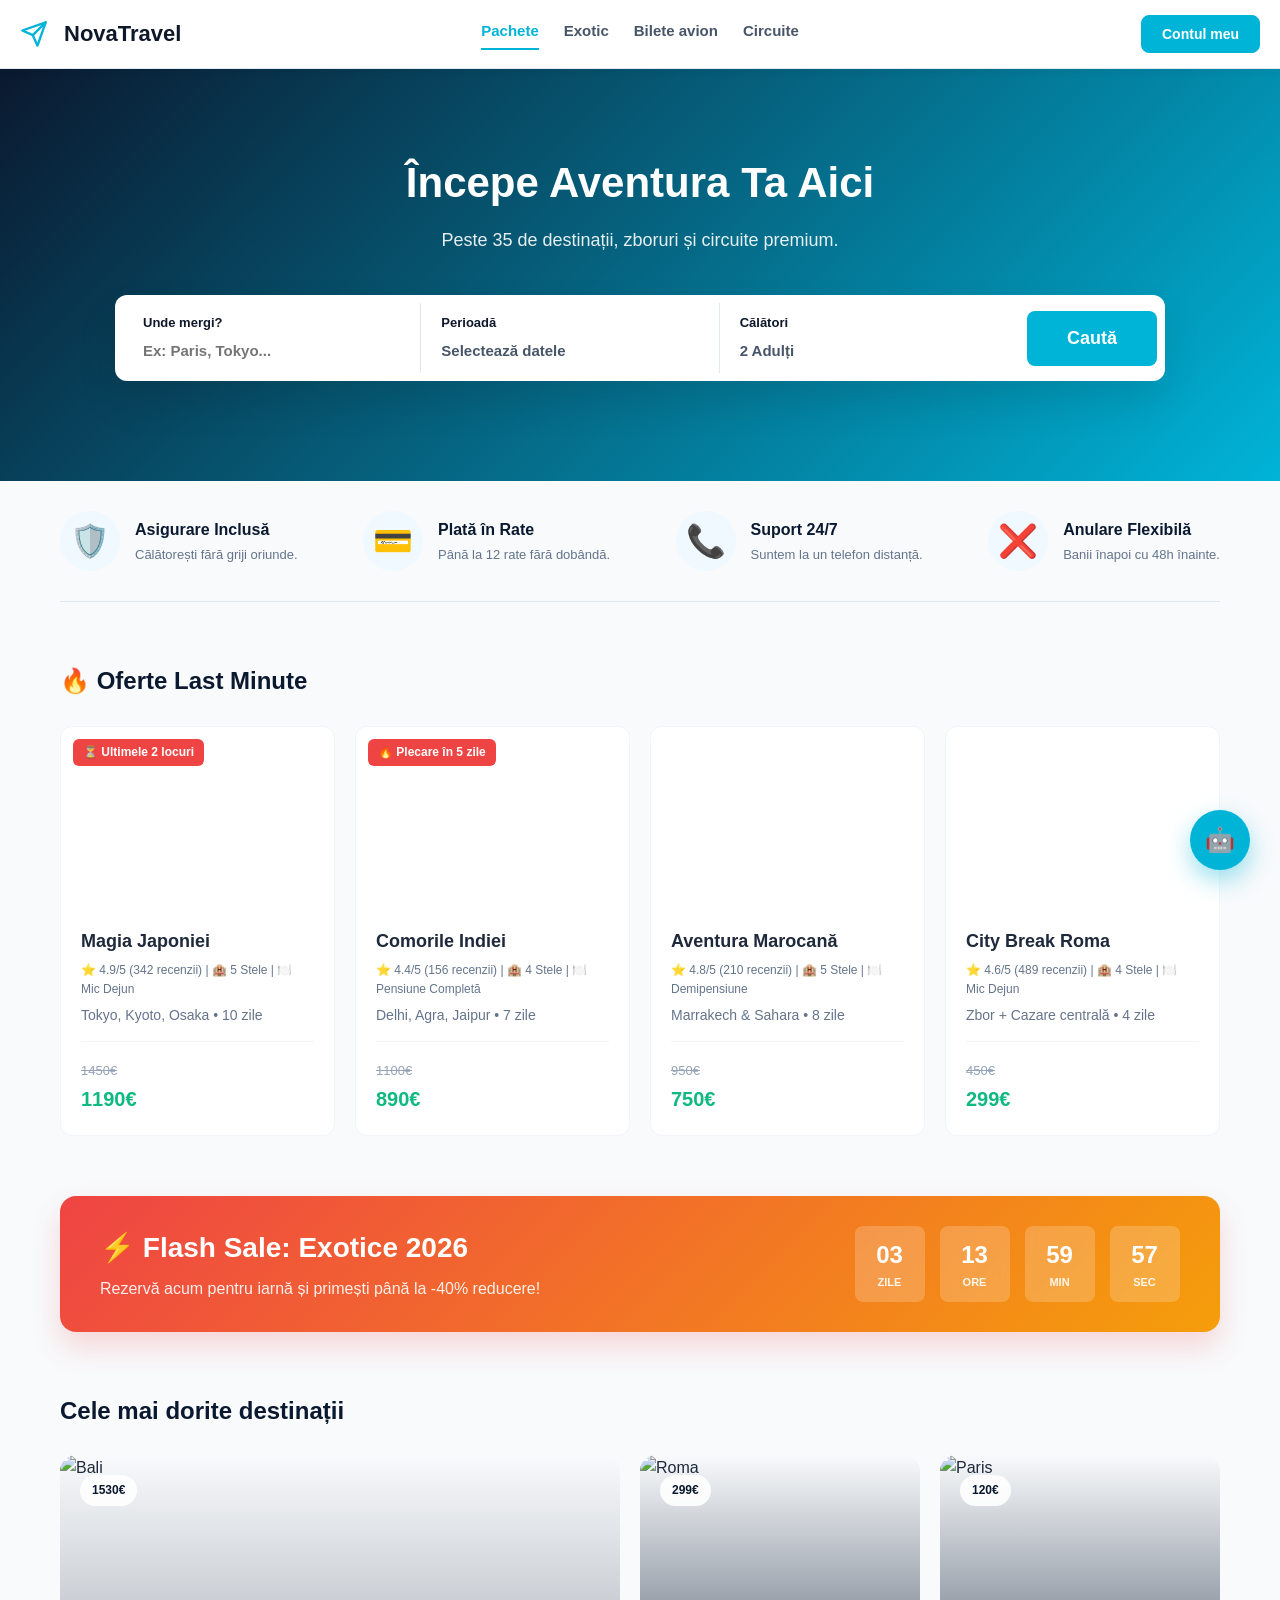
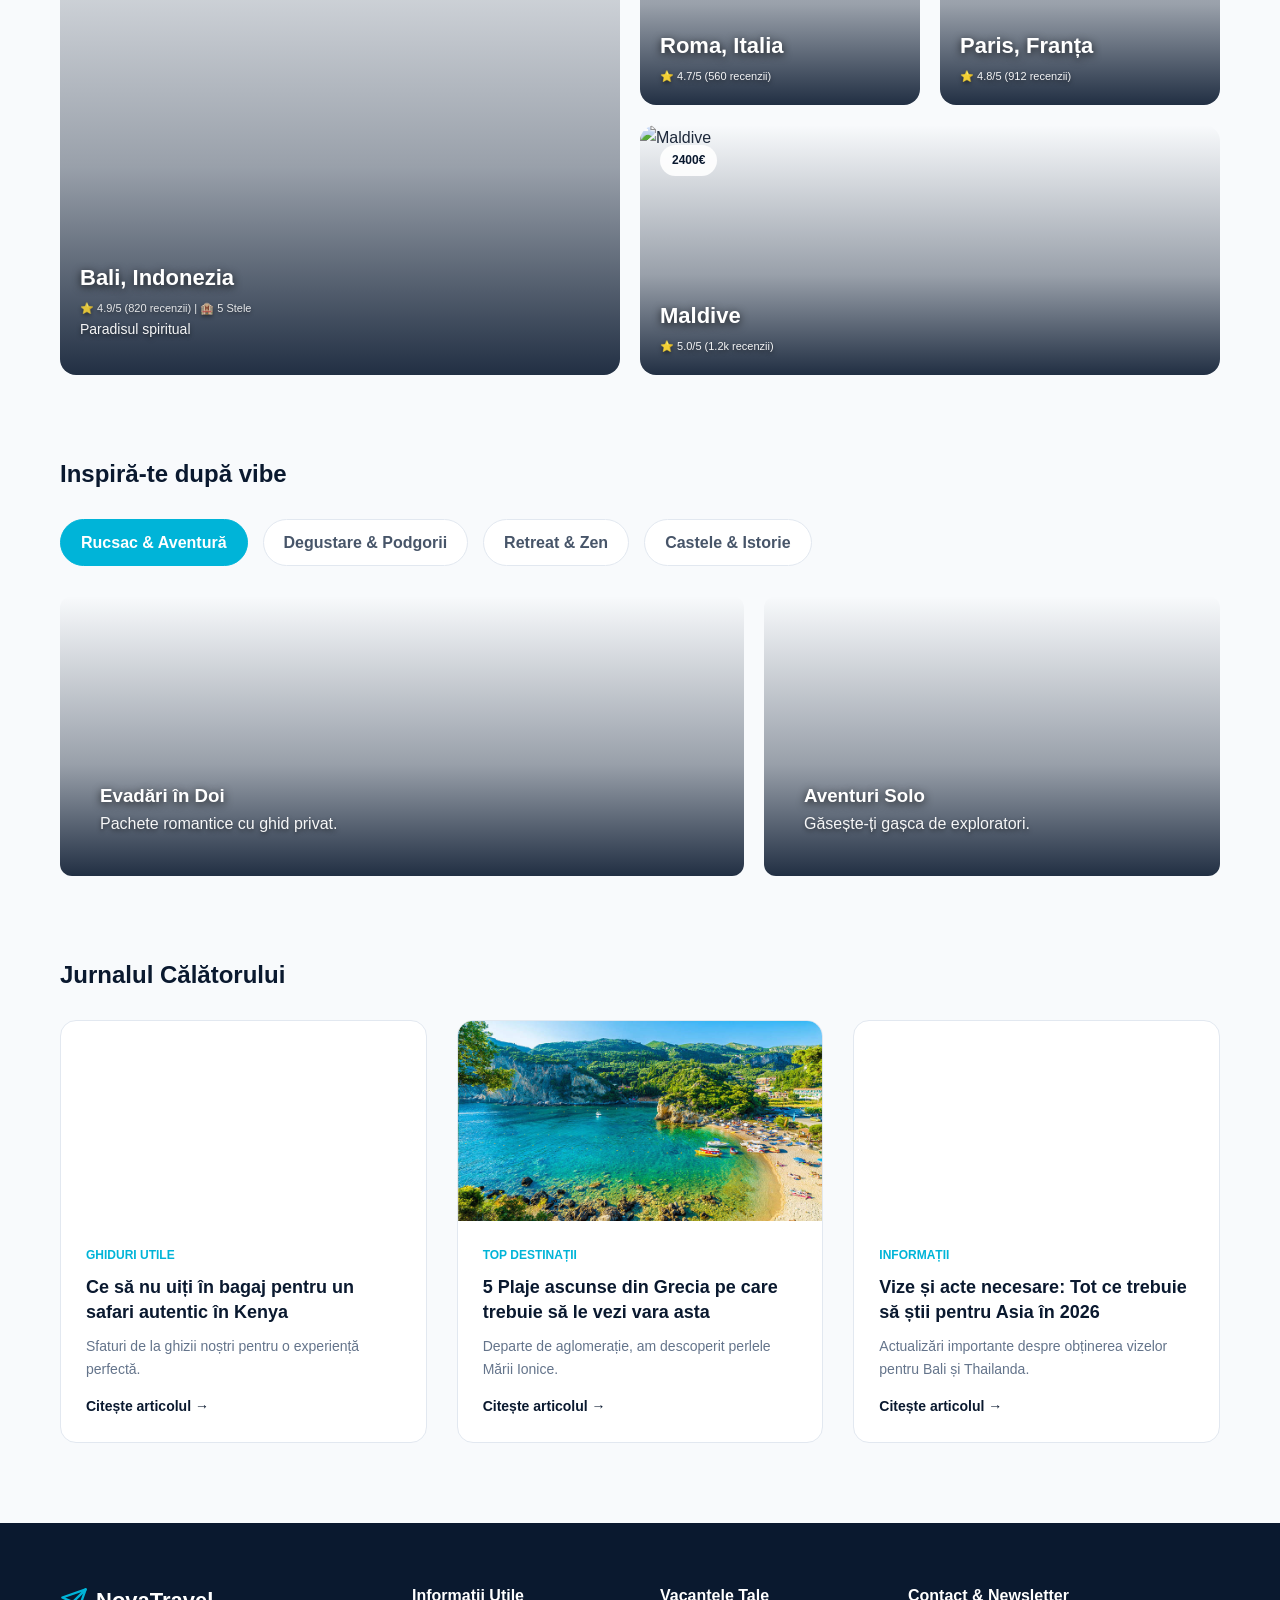
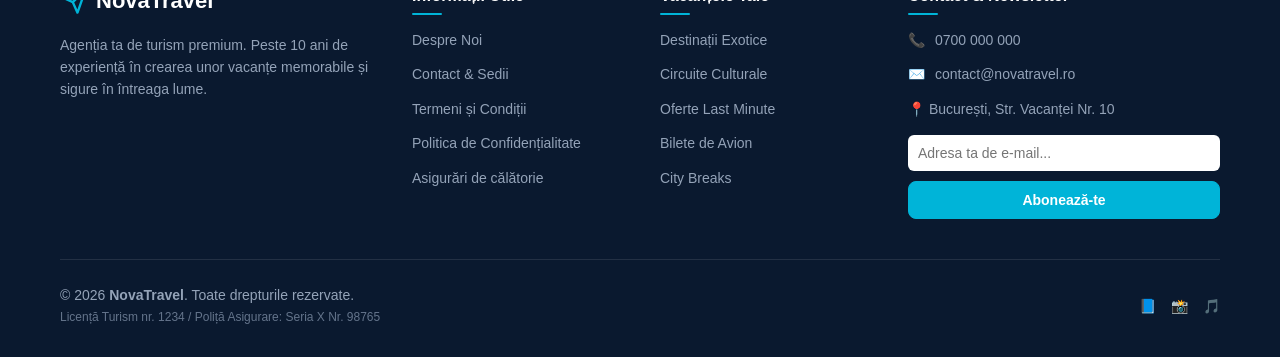
==== index.html @ fd42d23e "added files" ====
<!DOCTYPE html>
<html lang="ro">
<head>
    <meta charset="UTF-8">
    <meta name="viewport" content="width=device-width, initial-scale=1.0">
    <title>NovaTravel - Găsește vacanța perfectă</title>
    <link rel="stylesheet" href="style.css">
    <style>
        /* FIX ALINIERE NAVBAR CENTRAL */
        .nav-container {
            display: grid;
            grid-template-columns: 1fr auto 1fr;
            align-items: center;
            width: 100%;
            max-width: 1300px;
            margin: 0 auto;
        }
        .nav-categories {
            grid-column: 2;
            display: flex;
            gap: 25px;
            justify-content: center;
        }
        .nav-actions {
            grid-column: 3;
            display: flex;
            justify-content: flex-end;
            gap: 10px;
        }
        .brand {
            grid-column: 1;
            display: flex;
            align-items: center;
        }
    </style>
</head>
<body>

    <nav class="top-navbar">
        <div class="nav-container">
            <a href="index.html" class="brand" style="text-decoration: none;">
                <svg class="brand-icon" viewBox="0 0 24 24" fill="none" stroke="#00B4D8" stroke-width="2" stroke-linecap="round" stroke-linejoin="round" style="width: 28px; height: 28px;">
                    <path d="M22 2L11 13"></path>
                    <path d="M22 2l-7 20-4-9-9-4 20-7z"></path>
                </svg>
                <span style="font-weight: 800; color: #0F172A; margin-left: 8px;">NovaTravel</span>
            </a>
            <div class="nav-categories">
                <a href="index.html" class="active">Pachete</a>
                <a href="exotic.html">Exotic</a>
                <a href="bilete.html">Bilete avion</a>
                <a href="circuite.html">Circuite</a>
            </div>
            <div class="nav-actions">
                <button id="btnContulMeu" class="nav-btn btn-primary">Contul meu</button>
            </div>
        </div>
    </nav>

    <header class="hero" style="background: linear-gradient(135deg, #0A192F, #00B4D8); flex-direction: column;">
        <div style="text-align: center; color: white; margin-bottom: 40px; width: 100%;">
            <h1 style="font-size: 42px; margin-bottom: 10px;">Începe Aventura Ta Aici</h1>
            <p style="font-size: 18px; opacity: 0.9;">Peste 35 de destinații, zboruri și circuite premium.</p>
        </div>
        <div class="search-bar">
            <div class="search-field" id="destContainer">
                <label>Unde mergi?</label>
                <input type="text" id="destInput" placeholder="Ex: Paris, Tokyo..." autocomplete="off">
                <div class="dropdown-menu" id="destDropdown"></div>
            </div>
            <div class="search-field" id="calendarContainer">
                <label>Perioadă</label>
                <input type="text" id="dateRange" value="Selectează datele" readonly style="cursor:pointer;">
                <div class="dropdown-menu calendar-dropdown" id="calendarDropdown">
                    <div class="calendar-header"><button id="prevMonth">←</button><span>August 2026</span><button id="nextMonth">→</button></div>
                    <div class="calendar-grid-header"><span>Lu</span><span>Ma</span><span>Mi</span><span>Jo</span><span>Vi</span><span>Sâ</span><span>Du</span></div>
                    <div class="calendar-days" id="calendarDays"></div>
                    <div class="calendar-legend"><span class="dot green"></span> Ieftin <span class="dot orange"></span> Mediu <span class="dot red"></span> Scump</div>
                </div>
            </div>
            <div class="search-field" id="personsContainer">
                <label>Călători</label>
                <input type="text" id="personsInput" value="2 Adulți" readonly style="cursor:pointer;">
                <div class="dropdown-menu" id="personsDropdown">
                    <div class="counter-row"><span>👨 Adulți (18+)</span><div class="counter-controls"><button class="btn-count" id="btnAdultMinus">-</button><span id="adultsCount">2</span><button class="btn-count" id="btnAdultPlus">+</button></div></div>
                    <div class="counter-row"><span>👧 Copii (0-17)</span><div class="counter-controls"><button class="btn-count" id="btnChildMinus">-</button><span id="childrenCount">0</span><button class="btn-count" id="btnChildPlus">+</button></div></div>
                    <div class="hub-gasca-promo" id="gascaPromo">🚀 <b>Sunteți o gașcă mare?</b><br>Găsiți cazări împreună cu Hub-ul de Gașcă.</div>
                </div>
            </div>
            <button class="search-btn-large" id="mainSearchBtn">Caută</button>
        </div>
    </header>

    <main class="container">
        <div class="trust-bar-index">
            <div class="trust-item"><div class="trust-icon">🛡️</div><div class="trust-text"><h4>Asigurare Inclusă</h4><p>Călătorești fără griji oriunde.</p></div></div>
            <div class="trust-item"><div class="trust-icon">💳</div><div class="trust-text"><h4>Plată în Rate</h4><p>Până la 12 rate fără dobândă.</p></div></div>
            <div class="trust-item"><div class="trust-icon">📞</div><div class="trust-text"><h4>Suport 24/7</h4><p>Suntem la un telefon distanță.</p></div></div>
            <div class="trust-item"><div class="trust-icon">❌</div><div class="trust-text"><h4>Anulare Flexibilă</h4><p>Banii înapoi cu 48h înainte.</p></div></div>
        </div>

        <h2 class="section-title">🔥 Oferte Last Minute</h2>
        <div class="cards-grid">
            <div class="card" data-rating="⭐⭐⭐⭐⭐" data-reviews="342" data-includes="Zbor direct Tokyo|Cazare Hotel 5*|Ghid local expert|Asigurare medicală">
                <div class="card-img" style="background-image: url('https://images.unsplash.com/photo-1493976040374-85c8e12f0c0e?ixlib=rb-4.0.3&auto=format&fit=crop&w=600&q=80');"><span class="badge-urgent">⏳ Ultimele 2 locuri</span></div>
                <div class="card-content">
                    <h3 class="card-title">Magia Japoniei</h3>
                    <p style="font-size: 12px; color: #64748B; margin-bottom: 5px;">⭐ 4.9/5 (342 recenzii) | 🏨 5 Stele | 🍽️ Mic Dejun</p>
                    <p class="card-route">Tokyo, Kyoto, Osaka • 10 zile</p>
                    <div class="card-price"><div><span class="price-old">1450€</span><div class="price-new">1190€</div></div></div>
                </div>
            </div>
            <div class="card" data-rating="⭐⭐⭐⭐" data-reviews="156" data-includes="Zbor dus-întors Delhi|Pensiune completă|Taj Mahal Tour|Transfer VIP">
                <div class="card-img" style="background-image: url('https://images.unsplash.com/photo-1548013146-72479768bada?ixlib=rb-4.0.3&auto=format&fit=crop&w=600&q=80');"><span class="badge-urgent">🔥 Plecare în 5 zile</span></div>
                <div class="card-content">
                    <h3 class="card-title">Comorile Indiei</h3>
                    <p style="font-size: 12px; color: #64748B; margin-bottom: 5px;">⭐ 4.4/5 (156 recenzii) | 🏨 4 Stele | 🍽️ Pensiune Completă</p>
                    <p class="card-route">Delhi, Agra, Jaipur • 7 zile</p>
                    <div class="card-price"><div><span class="price-old">1100€</span><div class="price-new">890€</div></div></div>
                </div>
            </div>
            <div class="card" data-rating="⭐⭐⭐⭐⭐" data-reviews="210" data-includes="Safari 4x4 Sahara|Cazare Luxury Glamping|Cină sub stele|Ghid privat">
                <div class="card-img" style="background-image: url('https://images.unsplash.com/photo-1512100356356-de1b84283e18?ixlib=rb-4.0.3&auto=format&fit=crop&w=600&q=80');"></div>
                <div class="card-content">
                    <h3 class="card-title">Aventura Marocană</h3>
                    <p style="font-size: 12px; color: #64748B; margin-bottom: 5px;">⭐ 4.8/5 (210 recenzii) | 🏨 5 Stele | 🍽️ Demipensiune</p>
                    <p class="card-route">Marrakech & Sahara • 8 zile</p>
                    <div class="card-price"><div><span class="price-old">950€</span><div class="price-new">750€</div></div></div>
                </div>
            </div>
            <div class="card" data-rating="⭐⭐⭐⭐" data-reviews="489" data-includes="Zbor inclus|Cazare Hotel Central|Tur pietonal ghidat|Mic dejun inclus">
                <div class="card-img" style="background-image: url('https://images.unsplash.com/photo-1533090161767-e6ffed986c88?ixlib=rb-4.0.3&auto=format&fit=crop&w=600&q=80');"></div>
                <div class="card-content">
                    <h3 class="card-title">City Break Roma</h3>
                    <p style="font-size: 12px; color: #64748B; margin-bottom: 5px;">⭐ 4.6/5 (489 recenzii) | 🏨 4 Stele | 🍽️ Mic Dejun</p>
                    <p class="card-route">Zbor + Cazare centrală • 4 zile</p>
                    <div class="card-price"><div><span class="price-old">450€</span><div class="price-new">299€</div></div></div>
                </div>
            </div>
        </div>

        <div class="flash-sale">
            <div class="flash-sale-content">
                <h3>⚡ Flash Sale: Exotice 2026</h3>
                <p style="font-size: 16px; margin-top: 5px; opacity: 0.9;">Rezervă acum pentru iarnă și primești până la -40% reducere!</p>
            </div>
            <div class="countdown">
                <div class="time-box"><span id="days">03</span><p>Zile</p></div>
                <div class="time-box"><span id="hours">14</span><p>Ore</p></div>
                <div class="time-box"><span id="mins">30</span><p>Min</p></div>
                <div class="time-box"><span id="secs">59</span><p>Sec</p></div>
            </div>
        </div>

        <h2 class="section-title">Cele mai dorite destinații</h2>
        <div class="masonry-grid">
            <div class="masonry-item item-tall" data-rating="⭐⭐⭐⭐⭐" data-reviews="820" data-includes="Vila cu piscină privată|Zbor Qatar Airways|Transfer VIP|Mic dejun floating">
                <span class="masonry-badge">1530€</span>
                <img src="https://images.unsplash.com/photo-1537996194471-e657df975ab4?auto=format&fit=crop&w=800&q=80" alt="Bali">
                <div class="masonry-content">
                    <h3>Bali, Indonezia</h3>
                    <p style="font-size: 11px; opacity: 0.9;">⭐ 4.9/5 (820 recenzii) | 🏨 5 Stele</p>
                    <p class="card-route">Paradisul spiritual</p>
                </div>
            </div>
            <div class="masonry-item" data-rating="⭐⭐⭐⭐⭐" data-reviews="560" data-includes="Tur privat Colosseum|Hotel 5*|Cină romantică|Asistență 24/7">
                <span class="masonry-badge">299€</span>
                <img src="https://images.unsplash.com/photo-1552832230-c0197dd311b5?auto=format&fit=crop&w=600&q=80" alt="Roma">
                <div class="masonry-content"><h3>Roma, Italia</h3><p style="font-size: 11px;">⭐ 4.7/5 (560 recenzii)</p></div>
            </div>
            <div class="masonry-item" data-rating="⭐⭐⭐⭐⭐" data-reviews="912" data-includes="Vedere Turnul Eiffel|Zbor inclus|Bilete Disneyland|Croazieră Sena">
                <span class="masonry-badge">120€</span>
                <img src="https://images.unsplash.com/photo-1502602898657-3e91760cbb34?auto=format&fit=crop&w=600&q=80" alt="Paris">
                <div class="masonry-content"><h3>Paris, Franța</h3><p style="font-size: 11px;">⭐ 4.8/5 (912 recenzii)</p></div>
            </div>
            <div class="masonry-item item-wide" data-rating="⭐⭐⭐⭐⭐" data-reviews="1240" data-includes="Resort Luxury apă|Zbor Emirates|Transfer hidroavion|Snorkeling inclus">
                <span class="masonry-badge">2400€</span>
                <img src="https://images.unsplash.com/photo-1514282401047-d79a71a590e8?auto=format&fit=crop&w=1200&q=80" alt="Maldive">
                <div class="masonry-content"><h3>Maldive</h3><p style="font-size: 11px;">⭐ 5.0/5 (1.2k recenzii)</p></div>
            </div>
        </div>

        <h2 class="section-title">Inspiră-te după vibe</h2>
        <div class="vibes-nav">
            <div class="vibe-pill active" data-target="vibe-aventura">Rucsac & Aventură</div>
            <div class="vibe-pill" data-target="vibe-degustare">Degustare & Podgorii</div>
            <div class="vibe-pill" data-target="vibe-retreat">Retreat & Zen</div>
            <div class="vibe-pill" data-target="vibe-castele">Castele & Istorie</div>
        </div>

        <div id="vibe-aventura" class="vibe-content active banners-grid">
            <div class="banner" style="background-image: url('https://images.unsplash.com/photo-1520250497591-112f2f40a3f4?auto=format&fit=crop&w=800&q=80');" data-rating="⭐⭐⭐⭐⭐" data-reviews="95" data-includes="Safari privat|Ghid montan|Echipament explorare|Pachet Foto">
                <div class="banner-content"><h3>Evadări în Doi</h3><p>Pachete romantice cu ghid privat.</p></div>
            </div>
            <div class="banner" style="background-image: url('https://images.unsplash.com/photo-1522199755839-a2bacb67c546?auto=format&fit=crop&w=800&q=80');" data-rating="⭐⭐⭐⭐" data-reviews="42" data-includes="Cazare Hostel Boutique|Bilet Interrail|Grup WhatsApp|Tururi gratuite">
                <div class="banner-content"><h3>Aventuri Solo</h3><p>Găsește-ți gașca de exploratori.</p></div>
            </div>
        </div>

        <div id="vibe-degustare" class="vibe-content banners-grid">
            <div class="banner" style="background-image: url('https://images.unsplash.com/photo-1506377247377-2a5b3b417ebb?auto=format&fit=crop&w=800&q=80');" data-rating="⭐⭐⭐⭐⭐" data-reviews="128" data-includes="Vizită 3 podgorii|Cazare Vila Toscana|Curs de gătit|Închiriere Fiat 500">
                <div class="banner-content"><h3>Toscana Autentică</h3><p>Degustări premium și cazare la conac.</p></div>
            </div>
            <div class="banner" style="background-image: url('https://images.unsplash.com/photo-1553361371-9b22f78e8b1d?auto=format&fit=crop&w=800&q=80');" data-rating="⭐⭐⭐⭐⭐" data-reviews="84" data-includes="Tur crame Bordeaux|Zbor inclus|Degustare brânzeturi|Somelier român">
                <div class="banner-content"><h3>Traseul Vinului, Franța</h3><p>Bordeaux și secretele vinului franțuzesc.</p></div>
            </div>
        </div>

        <div id="vibe-retreat" class="vibe-content banners-grid">
            <div class="banner" style="background-image: url('https://images.unsplash.com/photo-1545389336-cf090694435e?auto=format&fit=crop&w=800&q=80');" data-rating="⭐⭐⭐⭐⭐" data-reviews="310" data-includes="Sesiuni Yoga zilnice|Mâncare organică|Masaj inclus|Meditație">
                <div class="banner-content"><h3>Yoga Bali Retreat</h3><p>Reconectare cu tine în natură.</p></div>
            </div>
            <div class="banner" style="background-image: url('https://images.unsplash.com/photo-1540555700478-4be289fbecef?auto=format&fit=crop&w=800&q=80');" data-rating="⭐⭐⭐⭐⭐" data-reviews="195" data-includes="Acces Spa Thermal|Hotel 4* Superior|Tratamente incluse|Băi de aburi">
                <div class="banner-content"><h3>Spa & Wellness Alpi</h3><p>Băi termale și liniște deplină.</p></div>
            </div>
        </div>

        <div id="vibe-castele" class="vibe-content banners-grid">
            <div class="banner" style="background-image: url('https://images.unsplash.com/photo-1533038590840-1cde6e668a91?auto=format&fit=crop&w=800&q=80');" data-rating="⭐⭐⭐⭐⭐" data-reviews="270" data-includes="Tur Neuschwanstein|Zbor Munchen|Transport autocar|Intrări incluse">
                <div class="banner-content"><h3>Castelele Bavariei</h3><p>Pe urmele regilor din Germania.</p></div>
            </div>
            <div class="banner" style="background-image: url('https://images.unsplash.com/photo-1600573472550-8090b5e0745e?auto=format&fit=crop&w=800&q=80');" data-rating="⭐⭐⭐⭐" data-reviews="145" data-includes="Tur Loch Ness|Cazare castel istoric|Degustare Whisky|Ghid scoțian">
                <div class="banner-content"><h3>Misterul Scoției</h3><p>Ruine antice și castele pe stânci.</p></div>
            </div>
        </div>

        <h2 class="section-title">Jurnalul Călătorului</h2>
        <div class="blog-grid">
            <div class="blog-card" data-full-text="Un safari în Kenya este o aventură de neuitat. Cele mai bune luni sunt Iulie-Septembrie pentru marea migrație. Recomandăm haine în culori neutre și protecție solară bio.">
                <div class="blog-img" style="background-image: url('https://images.unsplash.com/photo-1469854523086-cc02fe5d8800?auto=format&fit=crop&w=600&q=80');"></div>
                <div class="blog-content">
                    <span class="blog-tag">Ghiduri Utile</span>
                    <h3>Ce să nu uiți în bagaj pentru un safari autentic în Kenya</h3>
                    <p>Sfaturi de la ghizii noștri pentru o experiență perfectă.</p>
                    <span class="read-more">Citește articolul →</span>
                </div>
            </div>
            <div class="blog-card" data-full-text="Grecia ascunde plaje ireale. Vizitați Milos pentru peisaje lunare sau Zakynthos pentru ape turcoaz. Tavernele locale servesc cel mai bun pește proaspăt.">
                <div class="blog-img" style="background-image: url('img/Top%20Destinatii.jpg');"></div>
                <div class="blog-content">
                    <span class="blog-tag">Top Destinații</span>
                    <h3>5 Plaje ascunse din Grecia pe care trebuie să le vezi vara asta</h3>
                    <p>Departe de aglomerație, am descoperit perlele Mării Ionice.</p>
                    <span class="read-more">Citește articolul →</span>
                </div>
            </div>
            <div class="blog-card" data-full-text="Actualizări importante pentru 2026: Viza pentru Thailanda se obține acum gratuit la sosire pentru 30 zile. Pentru Bali este necesară plata taxei turistice online.">
                <div class="blog-img" style="background-image: url('https://images.unsplash.com/photo-1436491865332-7a61a109cc05?auto=format&fit=crop&w=600&q=80');"></div>
                <div class="blog-content">
                    <span class="blog-tag">Informații</span>
                    <h3>Vize și acte necesare: Tot ce trebuie să știi pentru Asia în 2026</h3>
                    <p>Actualizări importante despre obținerea vizelor pentru Bali și Thailanda.</p>
                    <span class="read-more">Citește articolul →</span>
                </div>
            </div>
        </div>
    </main>

    <footer class="mega-footer">
        <div class="footer-container">
            <div class="footer-grid">
                <div class="footer-col">
                    <div class="footer-brand">
                        <svg class="brand-icon" viewBox="0 0 24 24" fill="none" stroke="#00B4D8" stroke-width="2" stroke-linecap="round" stroke-linejoin="round" style="width: 28px; height: 28px; margin-right: 8px;">
                            <path d="M22 2L11 13"></path><path d="M22 2l-7 20-4-9-9-4 20-7z"></path>
                        </svg>
                        <span style="font-size: 22px; font-weight: 800; color: white;">NovaTravel</span>
                    </div>
                    <p style="margin-top: 15px; color: #94A3B8; font-size: 14px; line-height: 1.6;">
                        Agenția ta de turism premium. Peste 10 ani de experiență în crearea unor vacanțe memorabile și sigure în întreaga lume.
                    </p>
                </div>
                <div class="footer-col">
                    <h4>Informații Utile</h4>
                    <ul>
                        <li><a href="#">Despre Noi</a></li>
                        <li><a href="#">Contact & Sedii</a></li>
                        <li><a href="#">Termeni și Condiții</a></li>
                        <li><a href="#">Politica de Confidențialitate</a></li>
                        <li><a href="#">Asigurări de călătorie</a></li>
                    </ul>
                </div>
                <div class="footer-col">
                    <h4>Vacanțele Tale</h4>
                    <ul>
                        <li><a href="exotic.html">Destinații Exotice</a></li>
                        <li><a href="circuite.html">Circuite Culturale</a></li>
                        <li><a href="index.html">Oferte Last Minute</a></li>
                        <li><a href="bilete.html">Bilete de Avion</a></li>
                        <li><a href="#">City Breaks</a></li>
                    </ul>
                </div>
                <div class="footer-col">
                    <h4>Contact & Newsletter</h4>
                    <ul class="contact-info">
                        <li>📞 <a href="tel:+40700000000">0700 000 000</a></li>
                        <li>✉️ <a href="mailto:contact@novatravel.ro">contact@novatravel.ro</a></li>
                        <li>📍 București, Str. Vacanței Nr. 10</li>
                    </ul>
                    <div class="newsletter-box" style="margin-top: 15px;">
                        <input type="email" placeholder="Adresa ta de e-mail..." style="width: 100%; padding: 10px; border-radius: 6px; border: none; outline: none; margin-bottom: 10px; font-size: 14px;">
                        <button class="nav-btn btn-primary" style="width: 100%; padding: 10px;">Abonează-te</button>
                    </div>
                </div>
            </div>
            <div class="footer-bottom">
                <div class="footer-copyright">&copy; 2026 <b>NovaTravel</b>. Toate drepturile rezervate. <br><span style="font-size: 12px; color: #64748B;">Licență Turism nr. 1234 / Poliță Asigurare: Seria X Nr. 98765</span></div>
                <div class="footer-social"><a href="#" title="Facebook">📘</a> <a href="#" title="Instagram">📸</a> <a href="#" title="TikTok">🎵</a></div>
            </div>
        </div>
    </footer>

    <div id="chatBtn" style="position: fixed; bottom: 30px; right: 30px; width: 60px; height: 60px; background: #00B4D8; border-radius: 50%; display: flex; align-items: center; justify-content: center; color: white; font-size: 24px; cursor: pointer; box-shadow: 0 10px 25px rgba(0,180,216,0.4); z-index: 3000;">🤖</div>
    <div id="chatBox" style="display: none; position: fixed; bottom: 100px; right: 30px; width: 360px; background: white; border-radius: 16px; box-shadow: 0 20px 50px rgba(0,0,0,0.2); z-index: 3000; overflow: hidden; border: 1px solid #E2E8F0;">
        <div style="background: linear-gradient(135deg, #0A192F, #00B4D8); padding: 15px 20px; color: white; display: flex; justify-content: space-between; align-items: center;"><div><h4 style="margin: 0; font-size: 16px;">🤖 NovaBot</h4><p style="margin: 2px 0 0; font-size: 12px; opacity: 0.9;">Asistent Virtual 24/7</p></div><span id="closeChat" style="cursor: pointer; font-size: 22px;">&times;</span></div>
        <div id="chatContent" style="height: 400px; overflow-y: auto; padding: 20px;">
            <div style="background: #F1F5F9; padding: 12px; border-radius: 12px; font-size: 13px; color: #1E293B; margin-bottom: 15px;">Salut! 👋 Alege o întrebare:</div>
            <div class="chat-options" style="display: flex; flex-wrap: wrap; gap: 8px; padding-bottom: 15px; border-bottom: 1px solid #E2E8F0; margin-bottom: 15px;">
                <button class="chat-q" data-ans="Acceptăm plata cu cardul online, transfer bancar, numerar în agenție și vouchere de vacanță.">💳 Cum pot plăti?</button>
                <button class="chat-q" data-ans="Da! Oferim plata în 6 până la 12 rate fără dobândă prin TBI Bank sau CardAvantaj.">📉 Pot plăti în rate?</button>
                <button class="chat-q" data-ans="La tariful Flexibil, anularea e gratuită cu până la 48h înainte. Pentru restul se aplică condițiile din contract.">❌ Condiții anulare?</button>
                <button class="chat-q" data-ans="Majoritatea zborurilor includ un bagaj mic de mână (10kg). Bagajul de cală e opțional.">🧳 Cât bagaj am inclus?</button>
                <button class="chat-q" data-ans="Copiii sub 2 ani zboară gratuit. Cei până în 12 ani au reduceri mari la cazare.">👶 Reduceri copii?</button>
                <button class="chat-q" data-ans="În UE călătorești cu buletinul. Destinațiile exotice (și Turcia/Egipt) necesită pașaport valabil minim 6 luni.">🛂 Pașaport sau buletin?</button>
                <button class="chat-q" data-ans="Pachetele includ asigurare medicală standard. Recomandăm și Asigurarea Storno.">🛡️ Ce asigurare am?</button>
                <button class="chat-q" data-ans="Standardul internațional: Check-in la ora 14:00, Check-out la ora 11:00.">🏨 Ora de Check-in?</button>
                <button class="chat-q" data-ans="Avem o selecție de hoteluri pet-friendly. Sună-ne pentru a găsi cea mai bună opțiune.">🐶 Pot lua câinele?</button>
                <button class="chat-q" data-ans="La rezervare primești un număr de WhatsApp de urgență disponibil 24/7.">📞 Suport în vacanță?</button>
                <button class="chat-q" data-ans="Pentru Bali, Sri Lanka sau Egipt, viza se obține online sau direct la sosire în aeroport.">🛂 E nevoie de viză?</button>
                <button class="chat-q" data-ans="Da, dar modificarea numelui implică taxe percepute de compania aeriană (50€ - 150€).">✏️ Pot schimba numele?</button>
                <button class="chat-q" data-ans="Acceptăm tichete (Sodexo, Edenred, Up) EXCLUSIV pentru cazările din România.">🎫 Vouchere vacanță?</button>
                <button class="chat-q" data-ans="Documentele finale (bilete, vouchere) vin pe e-mail cu 3-5 zile înainte de plecare.">📧 Cum primesc biletele?</button>
                <button class="chat-q" data-ans="Zborurile charter sunt zboruri directe închiriate pentru destinațiile de vacanță. Orarele se pot modifica.">🛫 Ce e un zbor charter?</button>
            </div>
            <div id="chatHistory" style="display: flex; flex-direction: column; gap: 10px; margin-top: 15px;"></div>
        </div>
    </div>

    <div id="loginModal" class="modal-overlay">
        <div class="modal-content">
            <span id="closeModal" class="close-btn">&times;</span>
            <h2>Conectare / Log-in</h2>
            <form action="#" method="POST">
                <div class="form-group"><label>Adresa de e-mail</label><input type="email" placeholder="Introdu e-mailul" required></div>
                <div class="form-group"><label>Parolă</label><input type="password" placeholder="Introdu parola" required></div>
                <div class="checkbox-group"><input type="checkbox" id="remMe"><label for="remMe">Salvează parola</label></div>
                <button type="submit" class="nav-btn btn-primary" style="width: 100%; margin-top: 10px; padding: 12px; font-size: 16px;">Conectare</button>
                <div class="modal-footer"><a href="#">Am uitat parola</a><a href="#">Sign up (Cont nou)</a></div>
            </form>
        </div>
    </div>

    <div id="detailsModal" class="modal-overlay">
        <div class="modal-content detail-modal">
            <span id="closeDetails" class="close-btn">&times;</span>
            <div class="modal-hero-img" id="modalImg"></div>
            <div class="modal-body">
                <div class="modal-header-info">
                    <h2 id="modalTitle">Titlu</h2>
                    <div class="rating" id="modalRating">⭐⭐⭐⭐⭐</div>
                </div>
                <div class="info-grid">
                    <div class="info-item"><span class="info-label">Preț per persoană</span><span class="info-value price-highlight" id="modalPrice">0 €</span></div>
                    <div class="info-item"><span class="info-label">Ce include:</span><ul class="include-list" id="modalIncludes"></ul></div>
                </div>
                <p class="cancellation-text" style="margin-top: 20px;">❌ <b>Anulare gratuită</b> cu până la 48h înainte de plecare.</p>
                <button class="nav-btn btn-primary" style="width: 100%; padding: 15px; font-size: 18px; margin-top: 20px;">Rezervă acum</button>
            </div>
        </div>
    </div>

    <div id="blogModal" class="modal-overlay">
        <div class="modal-content detail-modal" style="max-width: 700px;">
            <span id="closeBlog" class="close-btn">&times;</span>
            <div class="modal-hero-img" id="blogModalImg"></div>
            <div class="modal-body">
                <span id="blogModalTag" class="blog-tag" style="margin-bottom: 10px; display:inline-block; background: #00B4D8; color: white; padding: 4px 10px; border-radius: 4px; font-size: 12px;">Tag</span>
                <h2 id="blogModalTitle" style="color:#0A192F; margin-bottom: 20px; font-size: 28px;">Titlu Articol</h2>
                <div id="blogModalFullContent" style="color: #475569; font-size: 16px; line-height: 1.8; overflow-y: auto; max-height: 300px;"></div>
            </div>
        </div>
    </div>

    <script src="script.js"></script>
</body>
</html>
---- style.css ----
/* ================= FUNDAMENTALE ================= */
* { margin: 0; padding: 0; box-sizing: border-box; font-family: 'Segoe UI', Roboto, Helvetica, Arial, sans-serif; }
body { background-color: #F8FAFC; color: #1E293B; line-height: 1.6; }
.container { max-width: 1200px; margin: 0 auto; padding: 0 20px; }
a { text-decoration: none; }
ul { list-style: none; }

/* ================= NAVBAR TOP ================= */
.top-navbar { background: white; border-bottom: 1px solid #E2E8F0; padding: 15px 0; }
.nav-container { display: flex; justify-content: space-between; align-items: center; max-width: 1350px; margin: 0 auto; padding: 0 20px;}
.brand { color: #0F172A; font-size: 22px; font-weight: 800; display: flex; align-items: center; gap: 8px; }
.brand-icon { width: 28px; height: 28px; color: #00B4D8; }

.nav-categories { display: flex; gap: 25px; }
.nav-categories a { color: #64748B; font-weight: 600; font-size: 15px; padding-bottom: 5px; border-bottom: 2px solid transparent; transition: 0.3s;}
.nav-categories a:hover, .nav-categories a.active { color: #00B4D8; border-bottom-color: #00B4D8; }

.nav-actions { display: flex; gap: 15px; align-items: center; }
.nav-btn { font-family: inherit; font-size: 14px; font-weight: 600; padding: 10px 20px; border-radius: 8px; cursor: pointer; transition: 0.3s; border: none; outline: none;}
.btn-ghost { background: transparent; border: 1px solid #CBD5E1; color: #334155; }
.btn-ghost:hover { border-color: #00B4D8; color: #00B4D8; background: #F0F9FF; }
.btn-primary { background: #00B4D8; border: 1px solid #00B4D8; color: white; }
.btn-primary:hover { background: #0096B4; border-color: #0096B4; }

/* ================= HERO & SEARCH (PENTRU INDEX) ================= */
.hero { background: linear-gradient(135deg, #F8FAFC 0%, #E2E8F0 100%); padding: 80px 20px 100px; display: flex; align-items: center; justify-content: center; }
.hero-minimal { min-height: 200px; padding: 60px 20px; background: linear-gradient(135deg, #0A192F, #00B4D8); color: white; text-align: center; }
.search-bar { background: white; border-radius: 12px; display: flex; align-items: center; width: 100%; max-width: 1050px; padding: 8px; box-shadow: 0 20px 40px rgba(0,0,0,0.1); }
.search-field { flex: 1; padding: 10px 20px; border-right: 1px solid #E2E8F0; position: relative; }
.search-field:nth-last-child(2) { border-right: none; }
.search-field label { display: block; font-size: 13px; font-weight: 700; color: #0F172A; margin-bottom: 4px; }
.search-field input { width: 100%; border: none; outline: none; font-size: 15px; color: #475569; font-weight: 600; background: transparent; cursor: pointer; }
.search-btn-large { background: #00B4D8; color: white; border: none; border-radius: 8px; padding: 0 40px; height: 55px; font-size: 18px; font-weight: bold; cursor: pointer; transition: 0.3s; margin-left: 10px; }
.search-btn-large:hover { background: #0A192F; }

/* ================= DROPDOWNS & CALENDAR ================= */
.dropdown-menu { position: absolute; top: 100%; left: 0; margin-top: 15px; background: white; width: 320px; border-radius: 12px; box-shadow: 0 10px 30px rgba(0,0,0,0.15); padding: 15px; z-index: 100; border: 1px solid #E2E8F0; display: none; }
.dropdown-menu.show { display: block; }
.dropdown-item { padding: 12px; border-bottom: 1px solid #F1F5F9; font-size: 15px; color: #1E293B; cursor: pointer; border-radius: 6px;}
.dropdown-item:hover { background: #F8FAFC; color: #00B4D8; }

.calendar-dropdown { width: 350px; padding: 20px; }
.calendar-header { display: flex; justify-content: space-between; align-items: center; margin-bottom: 15px; font-weight: bold; }
.calendar-header button { border: none; background: transparent; font-size: 18px; cursor: pointer; color: #64748B; }
.calendar-grid-header { display: grid; grid-template-columns: repeat(7, 1fr); text-align: center; font-size: 12px; font-weight: bold; color: #64748B; margin-bottom: 10px; }
.calendar-days { display: grid; grid-template-columns: repeat(7, 1fr); gap: 5px; }
.day { height: 45px; display: flex; flex-direction: column; align-items: center; justify-content: center; border-radius: 6px; font-size: 14px; cursor: pointer; font-weight: 600; border: 1px solid transparent; transition: 0.2s; }
.day:hover { border-color: #00B4D8; }
.day .price { font-size: 10px; font-weight: 700; margin-top: 2px;}
.price-low { color: #10B981; } .price-mid { color: #F59E0B; } .price-high { color: #EF4444; }

.calendar-legend { margin-top: 15px; padding-top: 15px; border-top: 1px solid #E2E8F0; font-size: 12px; display: flex; gap: 15px; justify-content: center; font-weight: 600;}
.dot { width: 10px; height: 10px; border-radius: 50%; display: inline-block; margin-right: 4px; }
.green { background: #10B981; } .orange { background: #F59E0B; } .red { background: #EF4444; }

/* Controale Persoane */
.counter-row { display: flex; justify-content: space-between; align-items: center; margin-bottom: 15px; font-size: 15px; font-weight: 600; }
.counter-controls { display: flex; align-items: center; gap: 12px; }
.btn-count { background: #F1F5F9; border: 1px solid #E2E8F0; border-radius: 50%; width: 32px; height: 32px; font-size: 18px; cursor: pointer; display: flex; align-items: center; justify-content: center;}
.btn-count:hover { border-color: #00B4D8; color: #00B4D8; }
.hub-gasca-promo { background: #F0FDF4; border: 1px solid #10B981; padding: 12px; border-radius: 8px; margin-top: 10px; font-size: 13px; color: #047857; display: none; }

/* ================= CARDS & LAYOUT ================= */
.section-title { font-size: 24px; font-weight: 800; color: #0A192F; margin: 60px 0 25px; }
.cards-grid { display: grid; grid-template-columns: repeat(4, 1fr); gap: 20px; margin-bottom: 60px; }
.card { background: white; border-radius: 12px; overflow: hidden; border: 1px solid #F1F5F9; transition: 0.3s; cursor: pointer; position: relative;}
.card:hover { transform: translateY(-5px); box-shadow: 0 10px 25px rgba(0,0,0,0.1); }
.card-img { height: 180px; background-size: cover; background-position: center; position: relative; }
.badge-urgent { position: absolute; top: 12px; left: 12px; background: #EF4444; color: white; font-size: 12px; font-weight: bold; padding: 4px 10px; border-radius: 6px; }
.card-content { padding: 20px; }
.card-title { font-size: 18px; font-weight: 700; margin-bottom: 5px; }
.card-route { font-size: 14px; color: #64748B; margin-bottom: 15px; }
.card-price { display: flex; justify-content: space-between; border-top: 1px solid #F1F5F9; padding-top: 15px; }
.price-old { text-decoration: line-through; color: #94A3B8; font-size: 13px; }
.price-new { color: #10B981; font-size: 20px; font-weight: 800; }

/* ================= VIBES TABS (INDEX) ================= */
.vibes-nav { display: flex; gap: 15px; overflow-x: auto; margin-bottom: 30px; }
.vibe-pill { background: white; padding: 10px 20px; border-radius: 30px; font-weight: 600; color: #475569; border: 1px solid #E2E8F0; cursor: pointer; transition: 0.3s; white-space: nowrap; }
.vibe-pill:hover, .vibe-pill.active { background: #00B4D8; color: white; border-color: #00B4D8; }
.vibe-content { display: none; }
.vibe-content.active { display: grid; }
.banners-grid { grid-template-columns: 1.5fr 1fr; gap: 20px; margin-bottom: 80px; }
.banner { border-radius: 12px; padding: 40px; color: white; display: flex; flex-direction: column; justify-content: flex-end; min-height: 280px; background-size: cover; position: relative; cursor: pointer; overflow: hidden;}
.banner::before { content: ''; position: absolute; inset: 0; background: linear-gradient(to top, rgba(10,25,47,0.9), transparent); transition: 0.3s;}
.banner:hover::before { background: linear-gradient(to top, rgba(10,25,47,0.7), transparent); }
.banner-content { position: relative; z-index: 2; }

/* ================= LAYOUT CU SIDEBAR (EXOTIC / CIRCUITE) ================= */
@media (min-width: 993px) {
    .main-layout { display: flex; gap: 30px; align-items: flex-start; }
    .sidebar-filters { width: 280px; flex-shrink: 0; position: sticky; top: 20px; }
    .results-area { flex: 1; }
    .results-area .cards-grid { grid-template-columns: repeat(3, 1fr) !important; }
}

@media (max-width: 992px) {
    .main-layout { display: flex; flex-direction: column; gap: 20px;}
    .sidebar-filters { width: 100%; position: static; }
    .cards-grid { grid-template-columns: repeat(2, 1fr); }
}

@media (max-width: 768px) {
    .cards-grid { grid-template-columns: 1fr !important; }
}

/* ================= CHATBOT ================= */
.chat-q { background: white; border: 1px solid #00B4D8; color: #00B4D8; padding: 8px 14px; border-radius: 20px; font-size: 13px; font-weight: 600; cursor: pointer; transition: 0.3s; margin-bottom: 5px;}
.chat-q:hover { background: #00B4D8; color: white; }
#chatContent::-webkit-scrollbar { width: 6px; }
#chatContent::-webkit-scrollbar-thumb { background: #CBD5E1; border-radius: 10px; }

/* ================= MODALE ================= */
.modal-overlay { display: none; position: fixed; inset: 0; background: rgba(10, 25, 47, 0.7); z-index: 2000; align-items: center; justify-content: center; padding: 20px;}
.modal-overlay.show { display: flex; } 
.modal-content { background: white; padding: 35px; border-radius: 12px; width: 100%; max-width: 400px; position: relative; box-shadow: 0 25px 50px rgba(0,0,0,0.25); animation: slideDown 0.3s ease-out; }
@keyframes slideDown { from { opacity: 0; transform: translateY(-30px); } to { opacity: 1; transform: translateY(0); } }
.close-btn { position: absolute; top: 15px; right: 20px; font-size: 26px; color: #94A3B8; cursor: pointer; transition: 0.3s; }
.close-btn:hover { color: #0F172A; }

.form-group { margin-bottom: 18px; }
.form-group label { display: block; font-size: 13px; font-weight: 700; color: #0F172A; margin-bottom: 6px; }
.form-group input[type="email"], .form-group input[type="password"] { width: 100%; padding: 12px 15px; border: 1px solid #CBD5E1; border-radius: 8px; font-size: 15px; outline: none; transition: 0.3s;}
.form-group input:focus { border-color: #00B4D8; box-shadow: 0 0 0 3px rgba(0, 180, 216, 0.1); }
.checkbox-group { display: flex; align-items: center; gap: 10px; margin-bottom: 20px; font-size: 14px; color: #475569;}
.modal-footer { display: flex; justify-content: space-between; margin-top: 20px; font-size: 14px; }
.modal-footer a { color: #00B4D8; font-weight: 600; }

/* Modal Detalii Specifice */
.detail-modal { max-width: 600px !important; padding: 0 !important; overflow: hidden; }
.modal-hero-img { width: 100%; height: 250px; background-size: cover; background-position: center; }
.modal-body { padding: 30px; }
.modal-header-info { display: flex; justify-content: space-between; align-items: center; margin-bottom: 20px; }
.price-highlight { color: #10B981; font-size: 32px !important; font-weight: 800; }
.info-grid { display: grid; grid-template-columns: 1fr 1.5fr; gap: 20px; border-top: 1px solid #E2E8F0; padding-top: 20px; }
.info-label { display: block; font-size: 11px; color: #64748B; text-transform: uppercase; font-weight: 700; margin-bottom: 10px; }
.include-list li { font-size: 14px; margin-bottom: 8px; display: flex; align-items: center; gap: 10px; color: #334155; }
.cancellation-text { background: #F1F5F9; padding: 12px; border-radius: 10px; font-size: 13px; color: #475569; text-align: center; }

/* ================= MEGA FOOTER ================= */
.mega-footer { 
    background-color: #0A192F; 
    padding: 60px 0 30px; 
    color: #94A3B8; 
    font-size: 14px; 
    margin-top: auto; 
}
.footer-container { 
    max-width: 1200px; 
    margin: 0 auto; 
    padding: 0 20px; 
}

/* Grila principală a footer-ului */
.footer-grid { 
    display: grid; 
    grid-template-columns: 1.5fr 1fr 1fr 1.5fr; 
    gap: 40px; 
    border-bottom: 1px solid rgba(255,255,255,0.1); 
    padding-bottom: 40px; 
    margin-bottom: 25px;
}

.footer-brand {
    display: flex;
    align-items: center;
}

.footer-col h4 { 
    color: white; 
    font-size: 16px; 
    margin-bottom: 20px; 
    position: relative;
    display: inline-block;
}

/* O mică linie albastră sub titlurile din footer pentru design */
.footer-col h4::after {
    content: '';
    position: absolute;
    left: 0;
    bottom: -6px;
    width: 30px;
    height: 2px;
    background-color: #00B4D8;
    border-radius: 2px;
}

.footer-col ul {
    list-style: none;
    padding: 0;
    margin: 0;
}

.footer-col ul li { 
    margin-bottom: 12px; 
}

.footer-col ul li a { 
    color: #94A3B8; 
    transition: color 0.3s; 
    text-decoration: none;
}

.footer-col ul li a:hover { 
    color: #00B4D8; 
    padding-left: 5px; /* Efect subtil de glisare la hover */
}

/* Stiluri pentru lista de contact */
.contact-info li {
    display: flex;
    align-items: center;
    gap: 10px;
}

/* Partea de jos (Copyright & Socials) */
.footer-bottom { 
    display: flex; 
    justify-content: space-between; 
    align-items: center; 
    flex-wrap: wrap; 
    gap: 20px;
}

.footer-copyright {
    text-align: left;
    line-height: 1.5;
}

.footer-social {
    display: flex;
    gap: 15px;
}

.footer-social a {
    text-decoration: none;
    transition: transform 0.3s;
}

.footer-social a:hover {
    transform: translateY(-3px);
}

/* Responsivitate pentru Footer pe ecrane mici */
@media (max-width: 992px) {
    .footer-grid { grid-template-columns: repeat(2, 1fr); gap: 30px; }
}

@media (max-width: 576px) {
    .footer-grid { grid-template-columns: 1fr; text-align: center; }
    .footer-col h4::after { left: 50%; transform: translateX(-50%); } /* Centrează liniuța */
    .contact-info li { justify-content: center; }
    .footer-brand { justify-content: center; }
    .footer-bottom { flex-direction: column; text-align: center; }
    .footer-copyright { text-align: center; }
}
/* ================= NOI SECȚIUNI INDEX ================= */

/* Bara de Avantaje */
.trust-bar-index { display: flex; justify-content: space-between; flex-wrap: wrap; padding: 30px 0; border-bottom: 1px solid #E2E8F0; margin-bottom: 40px; }
.trust-item { display: flex; align-items: center; gap: 15px; }
.trust-icon { font-size: 32px; background: #F0F9FF; width: 60px; height: 60px; display: flex; align-items: center; justify-content: center; border-radius: 50%; color: #00B4D8; }
.trust-text h4 { font-size: 16px; color: #0A192F; margin-bottom: 3px; }
.trust-text p { font-size: 13px; color: #64748B; }

/* Banner Flash Sale */
.flash-sale { background: linear-gradient(135deg, #EF4444 0%, #F59E0B 100%); border-radius: 16px; padding: 30px 40px; color: white; display: flex; justify-content: space-between; align-items: center; margin-bottom: 60px; box-shadow: 0 15px 30px rgba(239, 68, 68, 0.2); flex-wrap: wrap; gap: 20px;}
.flash-sale-content h3 { font-size: 28px; margin-bottom: 5px; display: flex; align-items: center; gap: 10px; }
.countdown { display: flex; gap: 15px; }
.time-box { background: rgba(255,255,255,0.2); padding: 10px 15px; border-radius: 8px; text-align: center; min-width: 70px; backdrop-filter: blur(5px); }
.time-box span { display: block; font-size: 24px; font-weight: 800; }
.time-box p { font-size: 11px; text-transform: uppercase; font-weight: 600; opacity: 0.9; margin: 0; }

/* Colaj Top Destinații (Masonry Style) */
.masonry-grid { display: grid; grid-template-columns: 2fr 1fr 1fr; grid-template-rows: 250px 250px; gap: 20px; margin-bottom: 80px; }
.masonry-item { border-radius: 16px; overflow: hidden; position: relative; cursor: pointer; }
.masonry-item img { width: 100%; height: 100%; object-fit: cover; transition: 0.5s; }
.masonry-item:hover img { transform: scale(1.05); }
.masonry-item::before { content: ''; position: absolute; inset: 0; background: linear-gradient(to top, rgba(10,25,47,0.8), transparent); z-index: 1; pointer-events: none;}
.masonry-content { position: absolute; bottom: 20px; left: 20px; right: 20px; z-index: 2; color: white; }
.masonry-content h3 { font-size: 22px; margin-bottom: 5px; }
.masonry-badge { position: absolute; top: 20px; left: 20px; background: rgba(255,255,255,0.9); color: #0A192F; font-size: 12px; font-weight: 800; padding: 6px 12px; border-radius: 20px; z-index: 2; }
.item-tall { grid-row: span 2; }
.item-wide { grid-column: span 2; }

/* Blog / Jurnalul Călătorului */
.blog-grid { display: grid; grid-template-columns: repeat(3, 1fr); gap: 30px; margin-bottom: 80px; }
.blog-card { background: white; border: 1px solid #E2E8F0; border-radius: 16px; overflow: hidden; transition: 0.3s; cursor: pointer; }
.blog-card:hover { transform: translateY(-5px); box-shadow: 0 15px 30px rgba(0,0,0,0.05); border-color: #00B4D8; }
.blog-img { height: 200px; background-size: cover; background-position: center; }
.blog-content { padding: 25px; }
.blog-tag { color: #00B4D8; font-size: 12px; font-weight: 700; text-transform: uppercase; margin-bottom: 10px; display: block; }
.blog-content h3 { font-size: 18px; color: #0A192F; margin-bottom: 10px; line-height: 1.4; }
.blog-content p { font-size: 14px; color: #64748B; margin-bottom: 15px; }
.read-more { color: #0A192F; font-weight: 700; font-size: 14px; display: flex; align-items: center; gap: 5px; }

/* Parteneri de Încredere */
.partners-section { background: #F1F5F9; padding: 40px 0; border-radius: 16px; margin-bottom: 60px; text-align: center; }
.partners-section p { font-size: 14px; color: #64748B; font-weight: 600; text-transform: uppercase; margin-bottom: 20px; }
.partners-logos { display: flex; justify-content: center; gap: 40px; flex-wrap: wrap; opacity: 0.5; filter: grayscale(100%); transition: 0.3s; }
.partners-logos span { font-size: 24px; font-weight: 800; color: #0A192F; display: flex; align-items: center; gap: 8px; }
.partners-logos:hover { opacity: 0.8; filter: grayscale(50%); }

/* Responsivitate pentru noile secțiuni */
@media (max-width: 992px) {
    .masonry-grid { grid-template-columns: 1fr 1fr; grid-template-rows: auto; }
    .item-tall { grid-row: span 1; }
    .item-wide { grid-column: span 1; }
    .blog-grid { grid-template-columns: repeat(2, 1fr); }
    .flash-sale { justify-content: center; text-align: center; }
}
@media (max-width: 768px) {
    .masonry-grid { grid-template-columns: 1fr; }
    .item-wide { grid-column: span 1; }
    .blog-grid { grid-template-columns: 1fr; }
    .trust-bar-index { flex-direction: column; gap: 20px; align-items: flex-start; }
}
.brand-icon {
    width: 28px;
    height: 28px;
    color: #00B4D8; /* Albastrul tău specific */
    flex-shrink: 0;
    transition: transform 0.3s ease;
}

.brand:hover .brand-icon {
    transform: rotate(-10deg) scale(1.1); /* Un mic efect la hover */
}
/* Protecție text pe imagini */
.masonry-content p, .banner-content p {
    text-shadow: 0 2px 4px rgba(0,0,0,0.5); /* Umbră pentru contrast */
    color: rgba(255, 255, 255, 0.95) !important;
    font-weight: 500;
}

.masonry-content h3, .banner-content h3 {
    text-shadow: 0 2px 8px rgba(0,0,0,0.8);
}

/* Gradient mai închis la bază pentru lizibilitate maximă */
.masonry-item::before, .banner::before {
    background: linear-gradient(to top, rgba(10, 25, 47, 0.9) 0%, rgba(10, 25, 47, 0.4) 40%, transparent 100%) !important;
}
/* NAVBAR SIMETRIC */
.top-navbar {
    background: white;
    padding: 15px 0;
    box-shadow: 0 2px 10px rgba(0,0,0,0.05);
    position: sticky;
    top: 0;
    z-index: 1000;
}

.nav-container-centered {
    display: grid;
    /* Împarte navbar-ul în 3 coloane egale */
    grid-template-columns: 1fr auto 1fr; 
    align-items: center;
    max-width: 1300px;
    margin: 0 auto;
    padding: 0 20px;
}

.nav-left {
    display: flex;
    justify-content: flex-start;
}

.nav-center {
    display: flex;
    justify-content: center;
}

.nav-right {
    display: flex;
    justify-content: flex-end;
}

.nav-categories {
    display: flex;
    gap: 30px;
}

.nav-categories a {
    text-decoration: none;
    color: #475569;
    font-weight: 600;
    font-size: 15px;
    transition: color 0.3s;
}

.nav-categories a:hover, .nav-categories a.active {
    color: #00B4D8;
}
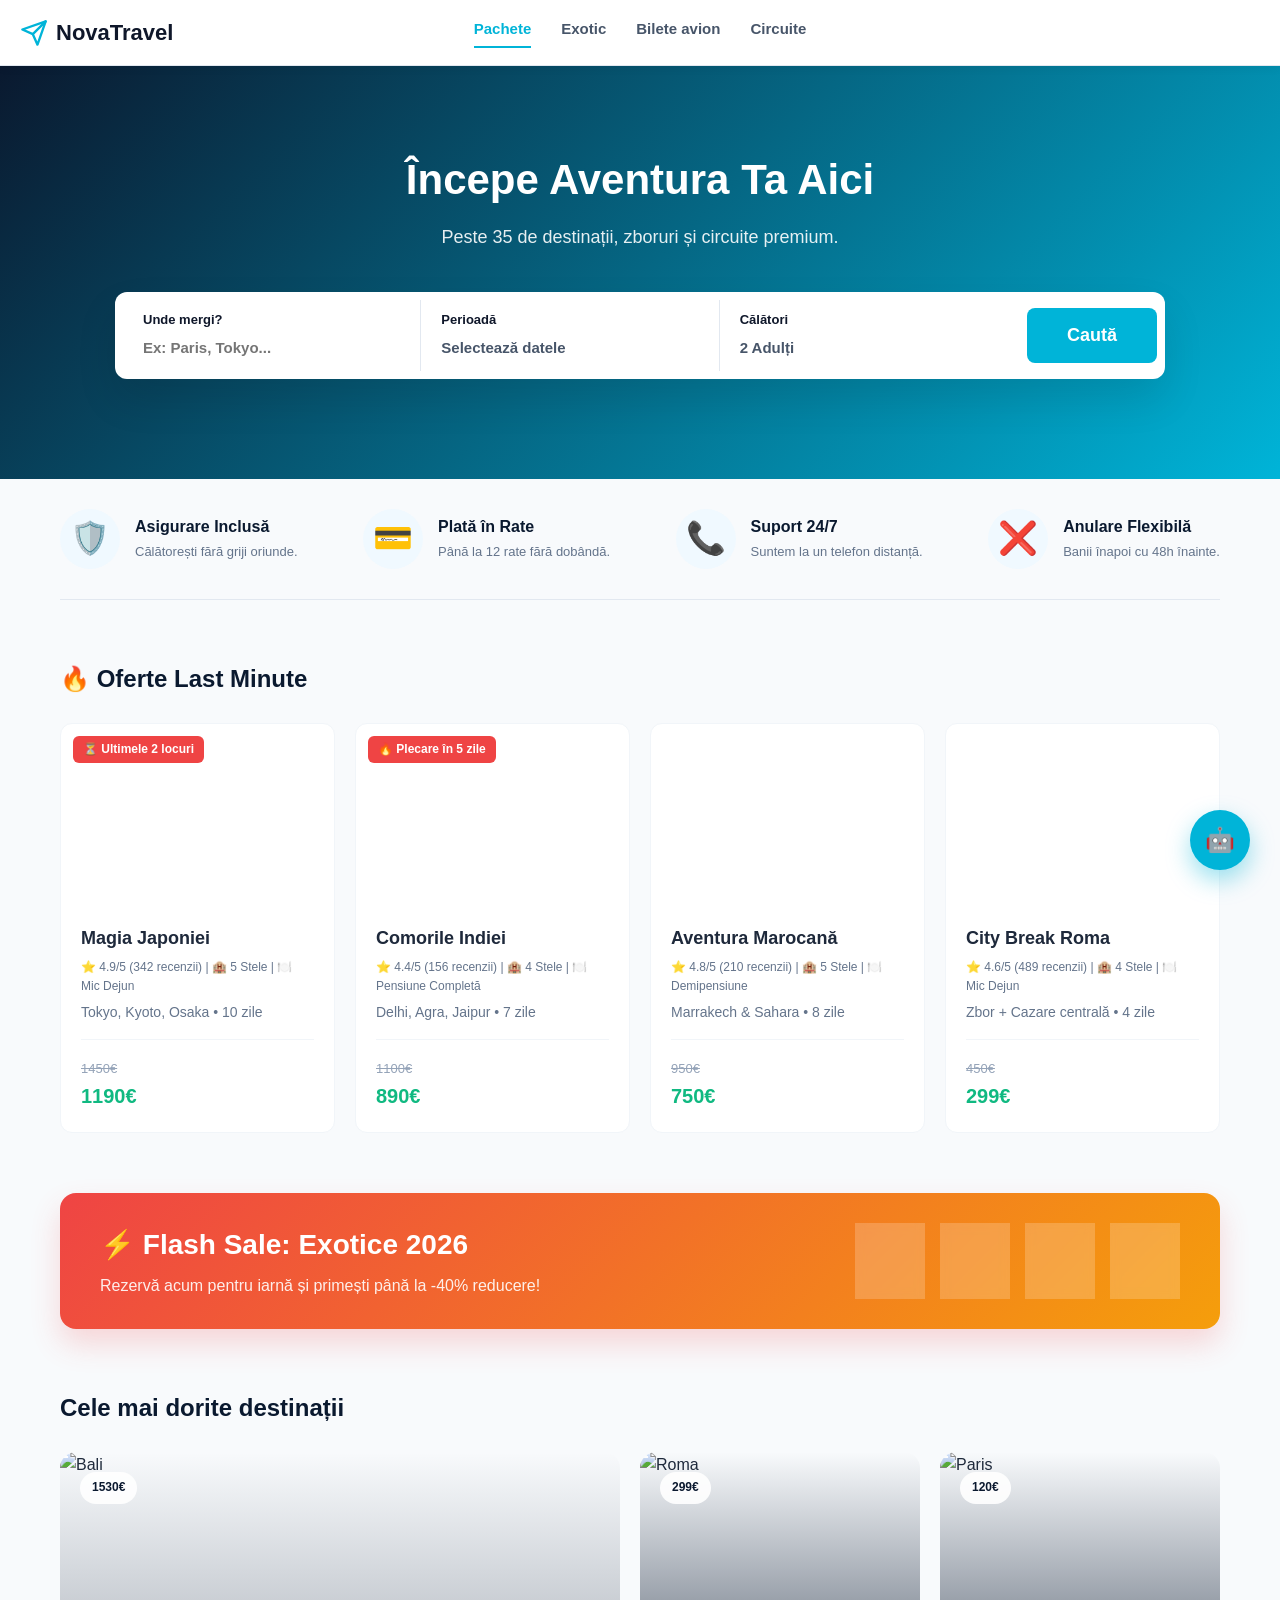
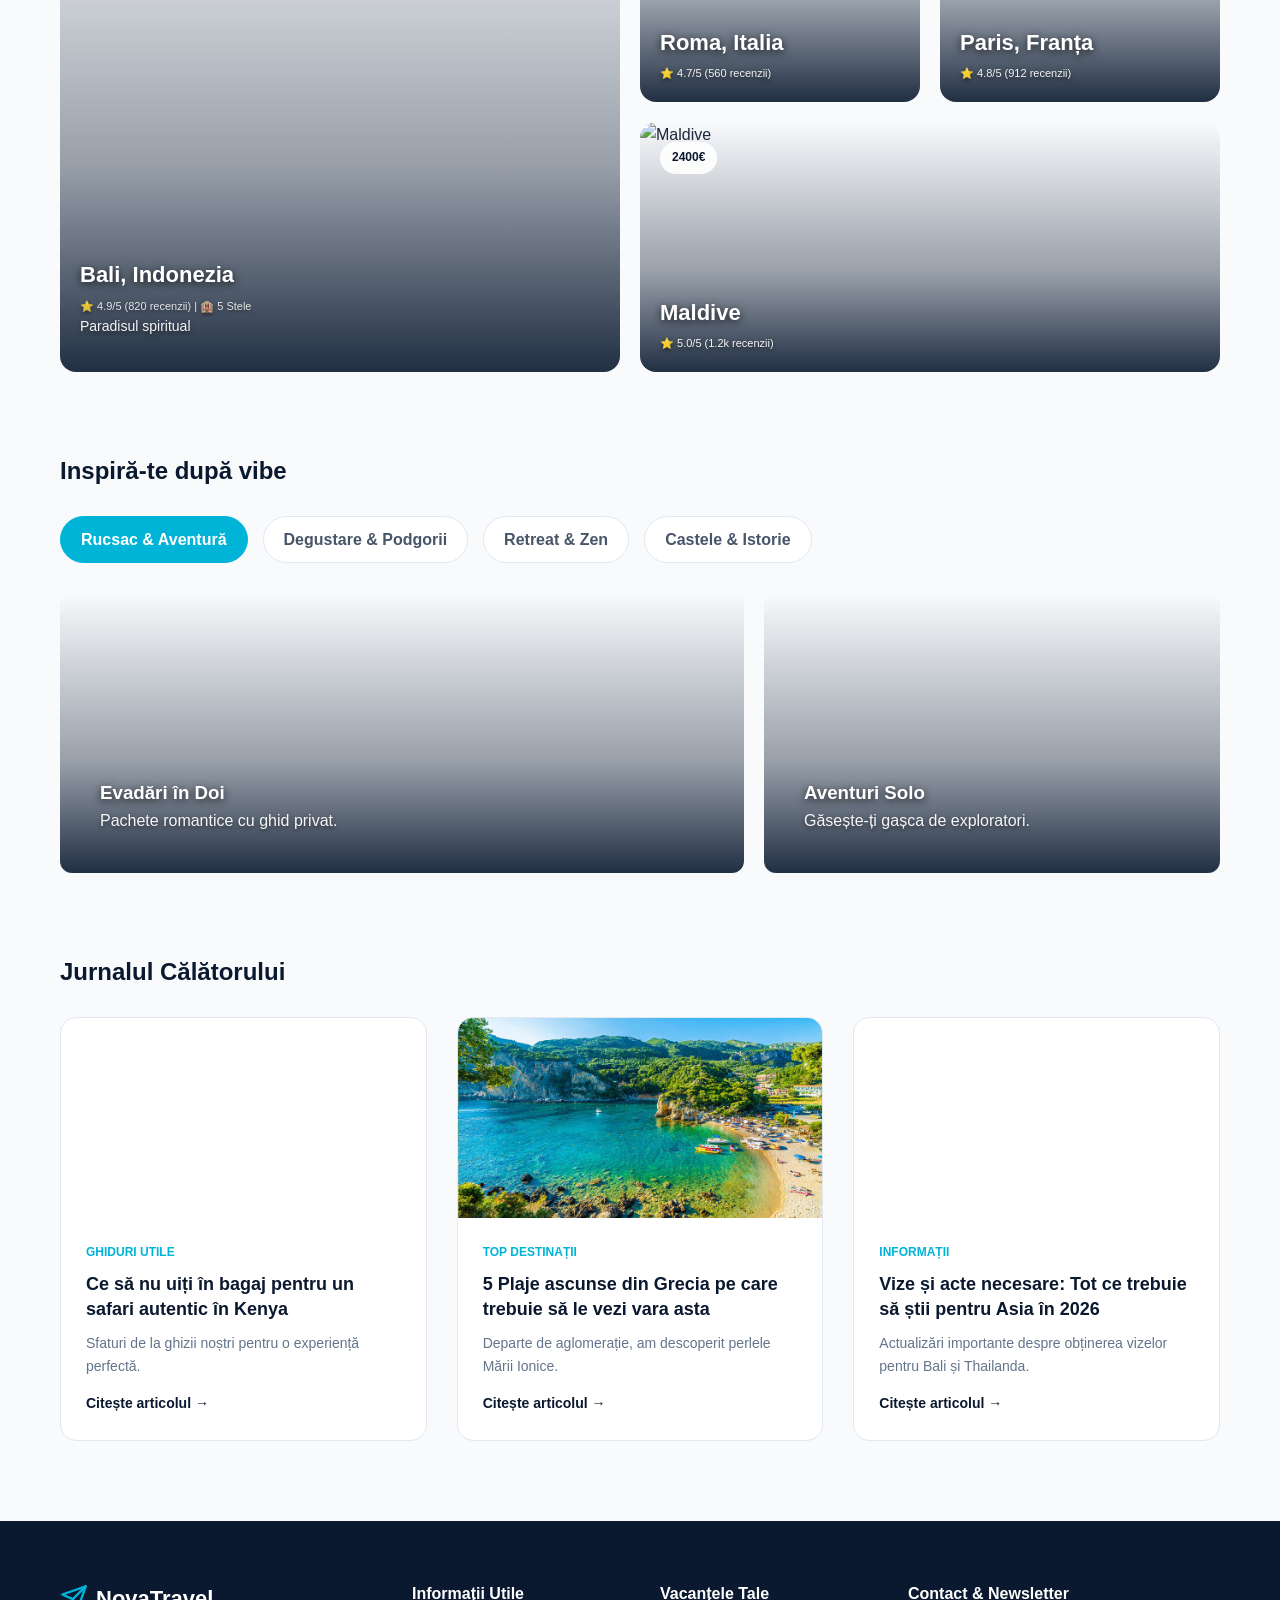
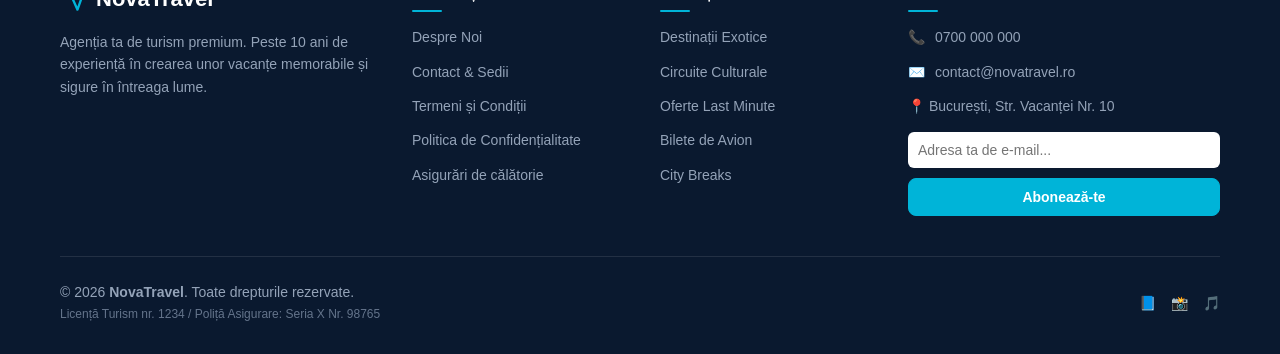
==== commit 829cfd2f: "changes" ====
--- a/index.html
+++ b/index.html
@@ -5,57 +5,33 @@
     <meta name="viewport" content="width=device-width, initial-scale=1.0">
     <title>NovaTravel - Găsește vacanța perfectă</title>
     <link rel="stylesheet" href="style.css">
-    <style>
-        /* FIX ALINIERE NAVBAR CENTRAL */
-        .nav-container {
-            display: grid;
-            grid-template-columns: 1fr auto 1fr;
-            align-items: center;
-            width: 100%;
-            max-width: 1300px;
-            margin: 0 auto;
-        }
-        .nav-categories {
-            grid-column: 2;
-            display: flex;
-            gap: 25px;
-            justify-content: center;
-        }
-        .nav-actions {
-            grid-column: 3;
-            display: flex;
-            justify-content: flex-end;
-            gap: 10px;
-        }
-        .brand {
-            grid-column: 1;
-            display: flex;
-            align-items: center;
-        }
-    </style>
 </head>
 <body>
 
     <nav class="top-navbar">
-        <div class="nav-container">
-            <a href="index.html" class="brand" style="text-decoration: none;">
-                <svg class="brand-icon" viewBox="0 0 24 24" fill="none" stroke="#00B4D8" stroke-width="2" stroke-linecap="round" stroke-linejoin="round" style="width: 28px; height: 28px;">
+    <div class="nav-container-centered">
+        <div class="nav-left">
+            <a href="index.html" class="brand">
+                <svg class="brand-icon" viewBox="0 0 24 24" fill="none" stroke="#00B4D8" stroke-width="2" stroke-linecap="round" stroke-linejoin="round">
                     <path d="M22 2L11 13"></path>
                     <path d="M22 2l-7 20-4-9-9-4 20-7z"></path>
                 </svg>
-                <span style="font-weight: 800; color: #0F172A; margin-left: 8px;">NovaTravel</span>
+                <span>NovaTravel</span>
             </a>
+        </div>
+
+        <div class="nav-center">
             <div class="nav-categories">
                 <a href="index.html" class="active">Pachete</a>
                 <a href="exotic.html">Exotic</a>
                 <a href="bilete.html">Bilete avion</a>
                 <a href="circuite.html">Circuite</a>
             </div>
-            <div class="nav-actions">
-                <button id="btnContulMeu" class="nav-btn btn-primary">Contul meu</button>
-            </div>
-        </div>
-    </nav>
+        </div>
+
+        <div class="nav-right"></div>
+    </div>
+</nav>
 
     <header class="hero" style="background: linear-gradient(135deg, #0A192F, #00B4D8); flex-direction: column;">
         <div style="text-align: center; color: white; margin-bottom: 40px; width: 100%;">
--- a/style.css
+++ b/style.css
@@ -392,4 +392,74 @@
 
 .nav-categories a:hover, .nav-categories a.active {
     color: #00B4D8;
+}
+/* ================= OPTIMIZARE MOBIL (Responsive) ================= */
+
+@media (max-width: 768px) {
+    /* 1. Navbar pe Mobil - Ascundem centrul pentru a nu aglomera */
+    .nav-center {
+        display: none; 
+    }
+    .nav-container-centered {
+        grid-template-columns: 1fr auto; /* Doar logo-ul rămâne vizibil clar */
+    }
+
+    /* 2. Hero Section - Micșorăm textul să nu iasă din ecran */
+    .hero h1 {
+        font-size: 28px !important;
+    }
+    
+    /* 3. Search Bar - Îl facem vertical pe telefon */
+    .search-bar {
+        flex-direction: column;
+        padding: 15px;
+    }
+    .search-field {
+        border-right: none !important;
+        border-bottom: 1px solid #eee;
+        width: 100%;
+        padding: 15px 0;
+    }
+    .search-btn-large {
+        width: 100%;
+        margin-left: 0;
+        margin-top: 15px;
+    }
+
+    /* 4. Trust Bar - Elementele unul sub altul */
+    .trust-bar-index {
+        flex-direction: column;
+        gap: 20px;
+    }
+
+    /* 5. Grila de Carduri - 1 singur card pe rând pe telefoane mici */
+    .cards-grid {
+        grid-template-columns: 1fr !important;
+    }
+
+    /* 6. Masonry (Top Destinații) - Se transformă în listă simplă verticală */
+    .masonry-grid {
+        display: flex;
+        flex-direction: column;
+        grid-template-rows: auto;
+    }
+    .item-tall, .item-wide {
+        height: 250px;
+    }
+
+    /* 7. Footer - Centrăm totul pentru deget */
+    .footer-grid {
+        grid-template-columns: 1fr !important;
+        text-align: center;
+    }
+    .footer-col h4::after {
+        left: 50%;
+        transform: translateX(-50%);
+    }
+}
+
+/* Fix pentru imagini să nu depășească ecranul niciodată */
+img {
+    max-width: 100%;
+    height: auto;
 }
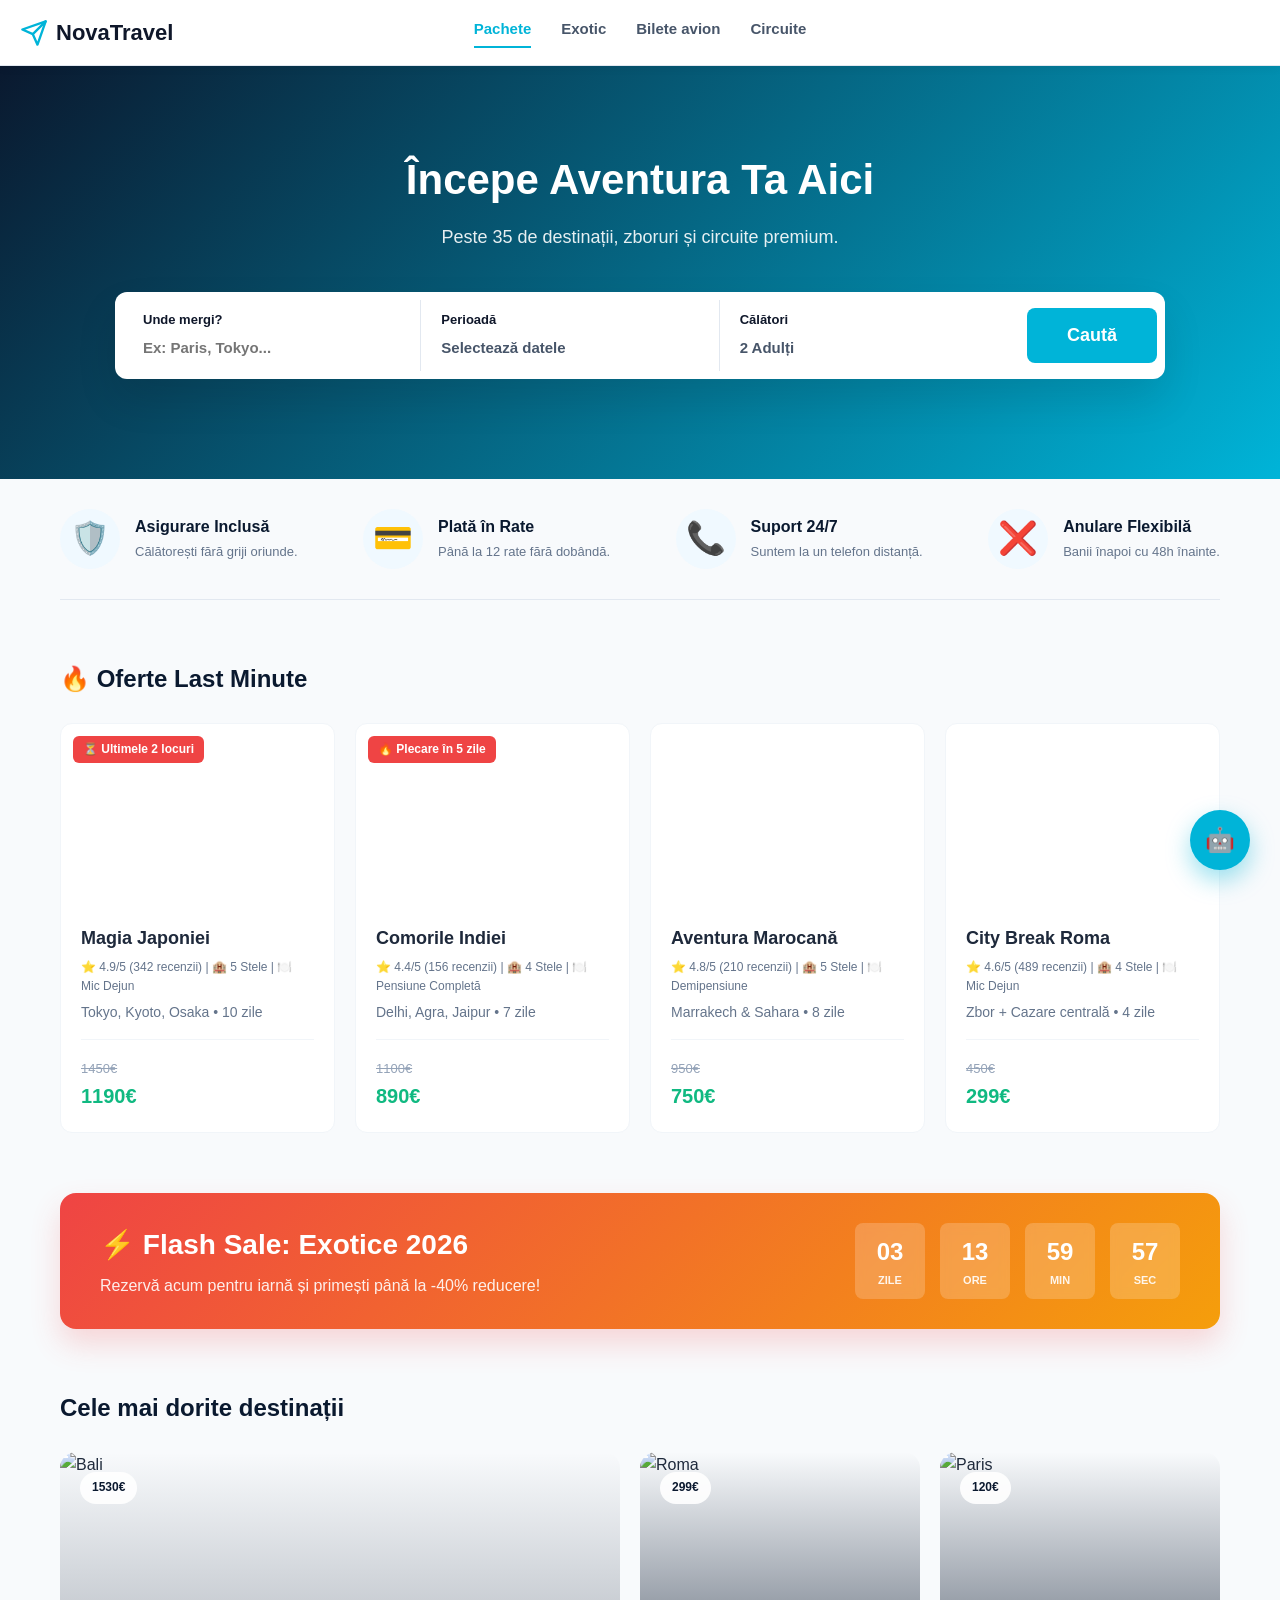
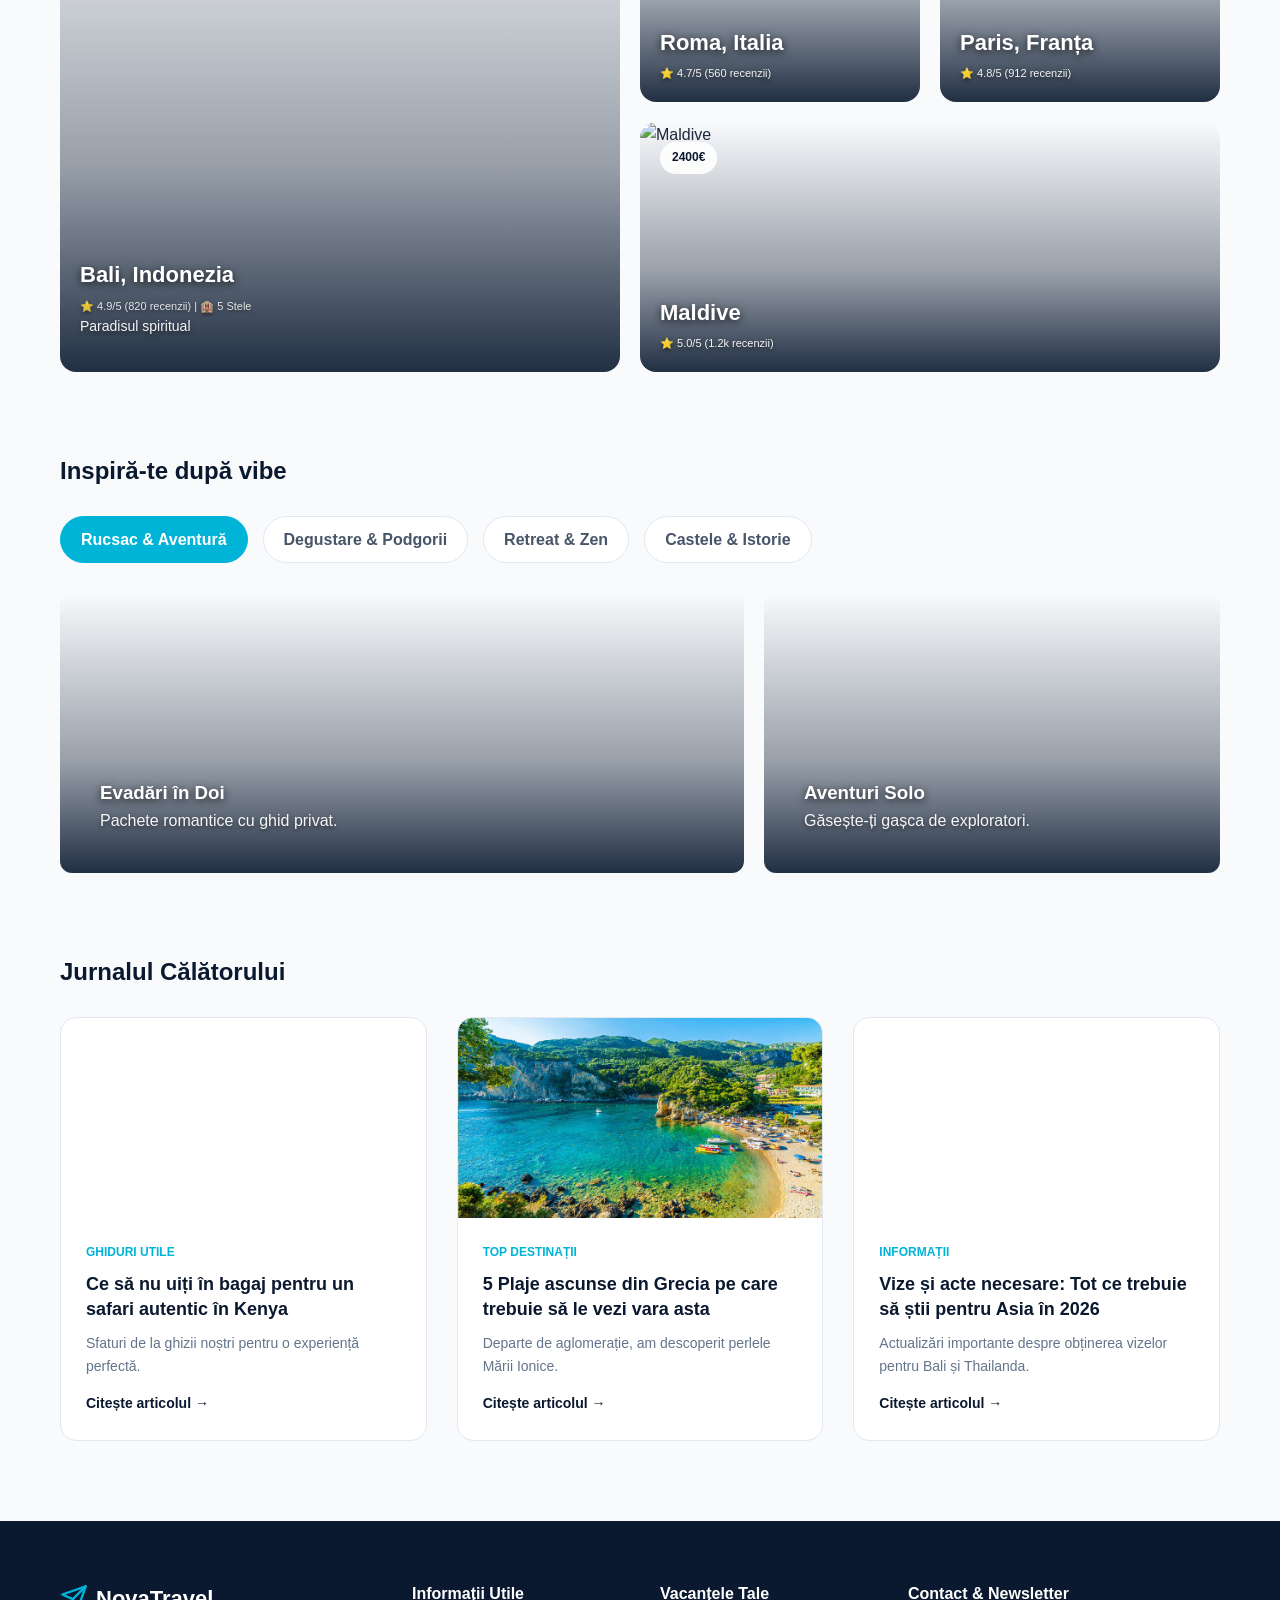
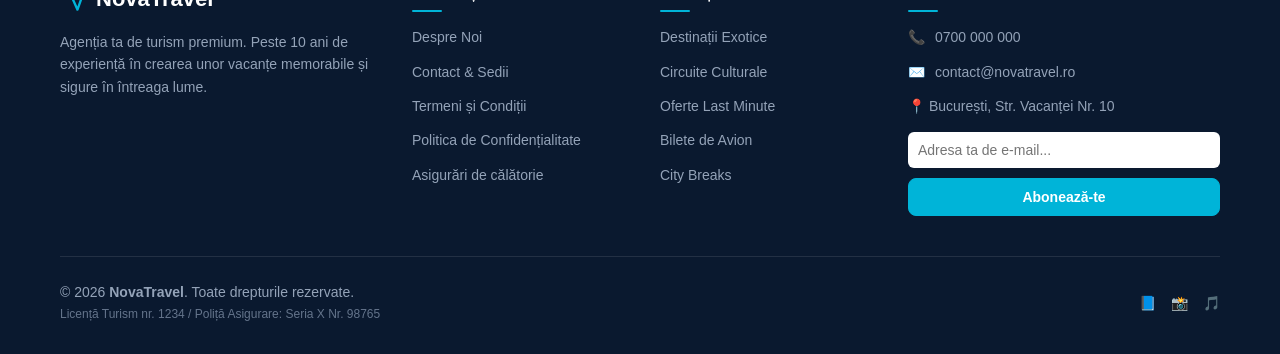
==== commit 27b58716: "changes" ====
--- a/index.html
+++ b/index.html
@@ -9,29 +9,29 @@
 <body>
 
     <nav class="top-navbar">
-    <div class="nav-container-centered">
-        <div class="nav-left">
-            <a href="index.html" class="brand">
-                <svg class="brand-icon" viewBox="0 0 24 24" fill="none" stroke="#00B4D8" stroke-width="2" stroke-linecap="round" stroke-linejoin="round">
-                    <path d="M22 2L11 13"></path>
-                    <path d="M22 2l-7 20-4-9-9-4 20-7z"></path>
-                </svg>
-                <span>NovaTravel</span>
-            </a>
-        </div>
-
-        <div class="nav-center">
-            <div class="nav-categories">
-                <a href="index.html" class="active">Pachete</a>
-                <a href="exotic.html">Exotic</a>
-                <a href="bilete.html">Bilete avion</a>
-                <a href="circuite.html">Circuite</a>
-            </div>
-        </div>
-
-        <div class="nav-right"></div>
-    </div>
-</nav>
+        <div class="nav-container-centered">
+            <div class="nav-left">
+                <a href="index.html" class="brand">
+                    <svg class="brand-icon" viewBox="0 0 24 24" fill="none" stroke="#00B4D8" stroke-width="2" stroke-linecap="round" stroke-linejoin="round">
+                        <path d="M22 2L11 13"></path>
+                        <path d="M22 2l-7 20-4-9-9-4 20-7z"></path>
+                    </svg>
+                    <span>NovaTravel</span>
+                </a>
+            </div>
+
+            <div class="nav-center">
+                <div class="nav-categories">
+                    <a href="index.html" class="active">Pachete</a>
+                    <a href="exotic.html">Exotic</a>
+                    <a href="bilete.html">Bilete avion</a>
+                    <a href="circuite.html">Circuite</a>
+                </div>
+            </div>
+
+            <div class="nav-right"></div>
+        </div>
+    </nav>
 
     <header class="hero" style="background: linear-gradient(135deg, #0A192F, #00B4D8); flex-direction: column;">
         <div style="text-align: center; color: white; margin-bottom: 40px; width: 100%;">
--- a/style.css
+++ b/style.css
@@ -342,7 +342,8 @@
 .masonry-item::before, .banner::before {
     background: linear-gradient(to top, rgba(10, 25, 47, 0.9) 0%, rgba(10, 25, 47, 0.4) 40%, transparent 100%) !important;
 }
-/* NAVBAR SIMETRIC */
+
+/* NAVBAR SIMETRIC - DESKTOP */
 .top-navbar {
     background: white;
     padding: 15px 0;
@@ -354,7 +355,6 @@
 
 .nav-container-centered {
     display: grid;
-    /* Împarte navbar-ul în 3 coloane egale */
     grid-template-columns: 1fr auto 1fr; 
     align-items: center;
     max-width: 1300px;
@@ -362,26 +362,10 @@
     padding: 0 20px;
 }
 
-.nav-left {
-    display: flex;
-    justify-content: flex-start;
-}
-
-.nav-center {
-    display: flex;
-    justify-content: center;
-}
-
-.nav-right {
-    display: flex;
-    justify-content: flex-end;
-}
-
-.nav-categories {
-    display: flex;
-    gap: 30px;
-}
-
+.nav-left { display: flex; justify-content: flex-start; }
+.nav-center { display: flex; justify-content: center; }
+.nav-right { display: flex; justify-content: flex-end; }
+.nav-categories { display: flex; gap: 30px; }
 .nav-categories a {
     text-decoration: none;
     color: #475569;
@@ -389,77 +373,75 @@
     font-size: 15px;
     transition: color 0.3s;
 }
-
-.nav-categories a:hover, .nav-categories a.active {
-    color: #00B4D8;
-}
-/* ================= OPTIMIZARE MOBIL (Responsive) ================= */
+.nav-categories a:hover, .nav-categories a.active { color: #00B4D8; }
+
+/* FIX PENTRU IMAGINI */
+img { max-width: 100%; height: auto; }
+
+/* ================= OPTIMIZARE TOTALĂ MOBIL (ADAUGAT LA FINAL) ================= */
 
 @media (max-width: 768px) {
-    /* 1. Navbar pe Mobil - Ascundem centrul pentru a nu aglomera */
-    .nav-center {
-        display: none; 
-    }
-    .nav-container-centered {
-        grid-template-columns: 1fr auto; /* Doar logo-ul rămâne vizibil clar */
-    }
-
-    /* 2. Hero Section - Micșorăm textul să nu iasă din ecran */
-    .hero h1 {
-        font-size: 28px !important;
+    html, body { overflow-x: hidden !important; width: 100% !important; position: relative; }
+
+    /* NAVBAR FIX FINAL: Logo sus, Meniu jos, ambele centrate */
+    .top-navbar { display: block !important; height: auto !important; padding: 15px 0 !important; }
+    
+    .nav-container-centered, .nav-container { 
+        display: flex !important; 
+        flex-direction: column !important; 
+        align-items: center !important; 
+        justify-content: center !important; 
+        width: 100% !important; 
+        gap: 15px !important; 
+        grid-template-columns: none !important; 
     }
     
-    /* 3. Search Bar - Îl facem vertical pe telefon */
-    .search-bar {
-        flex-direction: column;
-        padding: 15px;
+    .nav-left { order: 1 !important; width: 100% !important; justify-content: center !important; }
+    .brand { font-size: 20px !important; margin: 0 !important; justify-content: center !important; }
+    
+    .nav-center { order: 2 !important; width: 100% !important; justify-content: center !important; border-top: 1px solid #f1f5f9; padding-top: 10px; }
+    .nav-categories { 
+        display: flex !important; 
+        gap: 15px !important; 
+        overflow-x: auto !important; 
+        padding: 5px 10px !important; 
+        width: 100% !important; 
+        justify-content: flex-start !important; 
+        scrollbar-width: none; 
     }
-    .search-field {
-        border-right: none !important;
-        border-bottom: 1px solid #eee;
-        width: 100%;
-        padding: 15px 0;
+    .nav-categories::-webkit-scrollbar { display: none; }
+    .nav-categories a { font-size: 14px !important; white-space: nowrap !important; }
+    
+    .nav-right, .nav-actions { display: none !important; }
+
+    /* HERO & SEARCH */
+    .hero { padding: 40px 15px !important; }
+    .hero h1 { font-size: 28px !important; line-height: 1.2; }
+    .search-bar { flex-direction: column !important; width: 100% !important; padding: 10px !important; }
+    .search-field { 
+        width: 100% !important; 
+        border-right: none !important; 
+        border-bottom: 1px solid #eee !important; 
+        padding: 12px !important; 
+        text-align: left; 
     }
-    .search-btn-large {
-        width: 100%;
-        margin-left: 0;
-        margin-top: 15px;
-    }
-
-    /* 4. Trust Bar - Elementele unul sub altul */
-    .trust-bar-index {
-        flex-direction: column;
-        gap: 20px;
-    }
-
-    /* 5. Grila de Carduri - 1 singur card pe rând pe telefoane mici */
-    .cards-grid {
-        grid-template-columns: 1fr !important;
-    }
-
-    /* 6. Masonry (Top Destinații) - Se transformă în listă simplă verticală */
-    .masonry-grid {
-        display: flex;
-        flex-direction: column;
-        grid-template-rows: auto;
-    }
-    .item-tall, .item-wide {
-        height: 250px;
-    }
-
-    /* 7. Footer - Centrăm totul pentru deget */
-    .footer-grid {
-        grid-template-columns: 1fr !important;
-        text-align: center;
-    }
-    .footer-col h4::after {
-        left: 50%;
-        transform: translateX(-50%);
-    }
-}
-
-/* Fix pentru imagini să nu depășească ecranul niciodată */
-img {
-    max-width: 100%;
-    height: auto;
+    .search-btn-large { width: 100% !important; margin: 10px 0 0 0 !important; height: 50px !important; }
+
+    /* LAYOUT & SIDEBAR */
+    .main-layout { display: flex !important; flex-direction: column !important; }
+    .sidebar-filters { position: relative !important; width: 100% !important; top: 0 !important; order: -1 !important; z-index: 100 !important; margin-bottom: 25px; }
+    .filter-card { border: 1px solid #e2e8f0 !important; }
+
+    /* GRIDS */
+    .cards-grid, .results-area .cards-grid, .blog-grid, .banners-grid { grid-template-columns: 1fr !important; gap: 20px !important; }
+    .masonry-grid { display: flex !important; flex-direction: column !important; height: auto !important; }
+    .masonry-item { height: 250px !important; width: 100% !important; }
+    
+    /* FOOTER */
+    .footer-grid { grid-template-columns: 1fr !important; text-align: center; }
+    .footer-brand, .contact-info li { justify-content: center !important; }
+    .footer-bottom { flex-direction: column; text-align: center; }
+
+    /* TRUST BAR */
+    .trust-bar-index { flex-direction: column; gap: 20px; padding: 20px; align-items: center; text-align: center; }
 }
